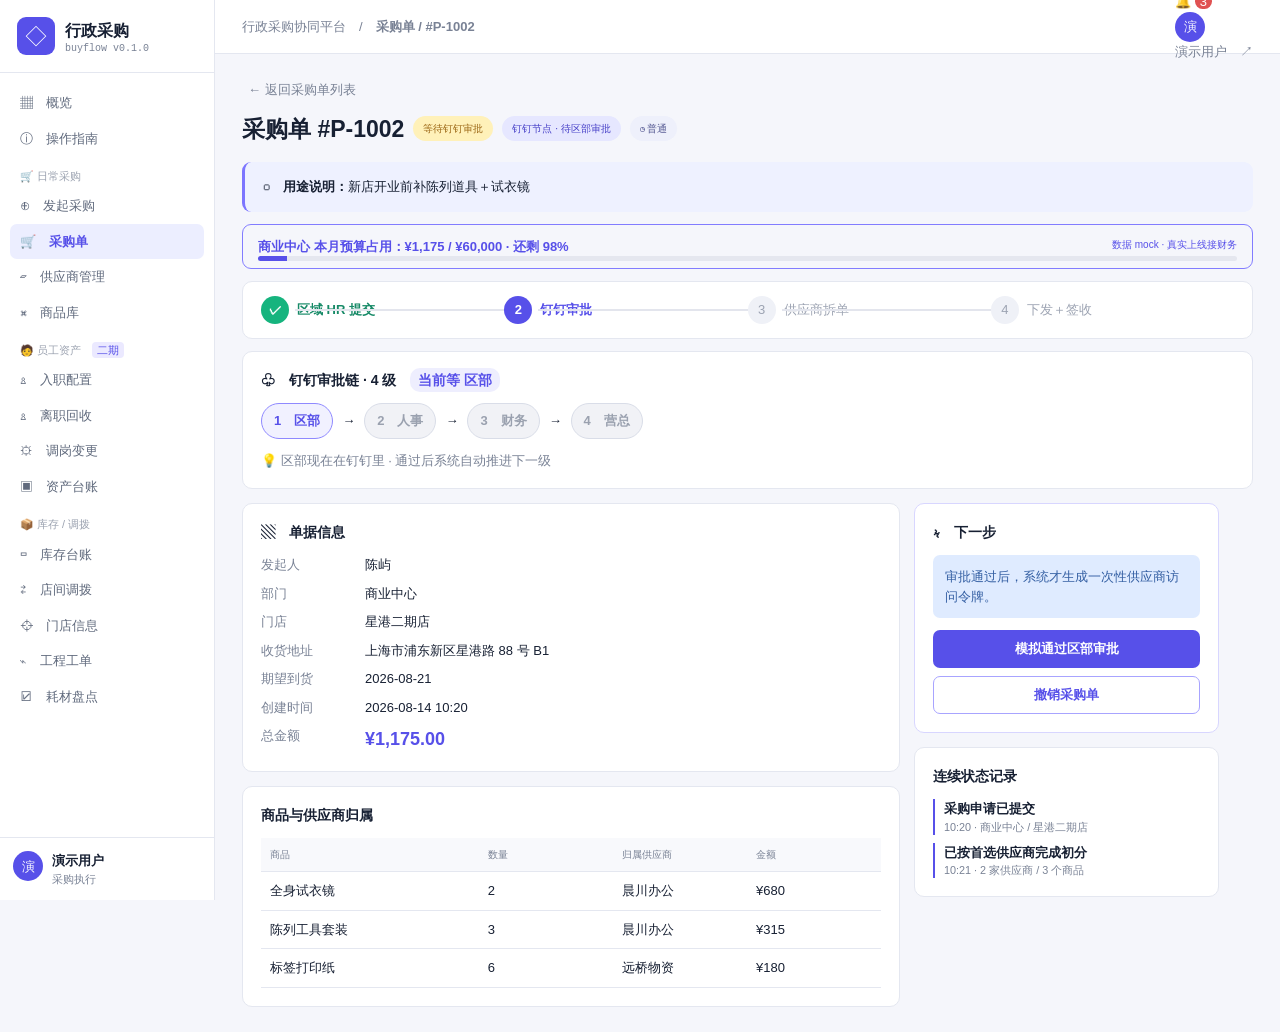
==== demos/buyflow-bundle.html @ 10bf9d15 "Optimize portfolio media and bundle interactive demos" ====
<!doctype html><html lang="zh-CN"><head><meta charset="utf-8"><meta name="viewport" content="width=device-width,initial-scale=1"><title>行政采购协同平台 · Buyflow</title><style>:root{--purple:#5750e9;--pale:#f1f2ff;--bg:#f5f6fb;--ink:#172033;--muted:#798295;--line:#e4e7f0;--green:#16b47e;--yellow:#f5c759;--red:#e05252}
*{box-sizing:border-box}
body{margin:0;background:var(--bg);color:var(--ink);font:13px/1.5 -apple-system,BlinkMacSystemFont,"PingFang SC",sans-serif}
button,input,select{font:inherit}
.buy-shell{min-height:100vh;display:grid;grid-template-columns:215px 1fr}
.buy-shell>aside{height:100vh;position:sticky;top:0;background:#fff;border-right:1px solid var(--line);display:flex;flex-direction:column;overflow:auto}
.buy-logo{padding:17px;border-bottom:1px solid var(--line);display:flex;gap:10px;align-items:center}
.buy-logo>i{display:grid;place-items:center;width:38px;height:38px;background:var(--purple);color:#fff;border-radius:9px;font-style:normal;font-size:22px}
.buy-logo span{display:flex;flex-direction:column}
.buy-logo b{font-size:16px}
.buy-logo small{color:var(--muted);font:10px ui-monospace,monospace}
.buy-shell nav{padding:12px 10px;display:grid}
.buy-shell nav a{padding:8px 10px;color:#606a7d;border-radius:7px;cursor:pointer}
.buy-shell nav a.active{background:#eceeff;color:var(--purple);font-weight:700}
.buy-shell nav small{padding:12px 10px 4px;color:#9ba2b0}
.buy-shell nav em{font-style:normal;background:#ebe9ff;color:var(--purple);padding:2px 5px;border-radius:4px}
.buy-user{margin-top:auto;border-top:1px solid var(--line);padding:13px;display:flex;gap:9px}
.buy-user>i,.avatar{display:grid;place-items:center;width:30px;height:30px;border-radius:50%;background:var(--purple);color:#fff;font-style:normal}
.buy-user span{display:flex;flex-direction:column}
.buy-user small{color:var(--muted)}
main{min-width:0}
main>header{height:54px;background:#fff;border-bottom:1px solid var(--line);padding:0 27px;display:flex;align-items:center;justify-content:space-between;color:var(--muted)}
main>header em{font-style:normal;background:var(--red);color:#fff;border-radius:99px;padding:0 5px}
.buy-content{padding:25px 27px;max-width:1400px;margin:auto}
.back{border:0;background:none;color:var(--muted)}
.purchase-title{display:flex;align-items:center;gap:9px;margin:11px 0 16px}
.purchase-title h1{margin:0;font-size:23px}
.pill{padding:5px 10px;border-radius:99px;background:#eef0fb;color:#565a93;font-size:10px}
.pill.yellow{background:#fff1b9;color:#9c6715}
.pill.purple{background:#e6e7ff;color:#4740c8}
.purpose{padding:15px 18px;background:#eef1ff;border-left:3px solid #7c75ff;border-radius:9px;margin-bottom:12px}
.budget{position:relative;border:1px solid #827cff;border-radius:9px;padding:12px 15px;color:var(--purple);overflow:hidden}
.budget span{float:right;font-size:10px}
.budget i{position:absolute;left:15px;right:15px;bottom:7px;height:5px;background:linear-gradient(90deg,var(--purple) 3%,#e5e7ef 3%);border-radius:10px}
.buy-steps{background:#fff;border:1px solid var(--line);border-radius:10px;padding:14px 18px;margin:12px 0;display:grid;grid-template-columns:repeat(4,1fr)}
.bstep{display:flex;align-items:center;gap:8px;position:relative;color:#9ca3b2}
.bstep:not(:last-child):after{content:"";height:2px;background:#e3e5ed;position:absolute;left:34px;right:0}
.bstep i{position:relative;z-index:1;display:grid;place-items:center;width:28px;height:28px;border-radius:50%;background:#eff1f7;font-style:normal}
.bstep.done{color:#178a67;font-weight:700}
.bstep.done i{background:var(--green);color:#fff}
.bstep.active{color:var(--purple);font-weight:700}
.bstep.active i{background:var(--purple);color:#fff}
.approval-card,.card{background:#fff;border:1px solid var(--line);border-radius:10px;padding:18px}
.approval-card{margin-bottom:14px}
.approval-card h3,.card h3{margin:0 0 12px;font-size:14px}
.approval-card h3 span{color:var(--purple);background:#eeeefe;padding:4px 8px;border-radius:10px}
.approval-chain{display:flex;align-items:center;gap:9px}
.approval-chain b{padding:7px 12px;background:#f1f2f6;border:1px solid #d9dde8;border-radius:99px;color:#9aa1af}
.approval-chain b.active{color:var(--purple);border-color:#8f89ff;background:#f1f1ff}
.approval-card p{color:var(--muted);margin:12px 0 0}
.buy-grid{display:grid;grid-template-columns:1.25fr .9fr;gap:14px}
.buy-grid section{display:grid;gap:14px;align-content:start}
.info-card dl{display:grid;grid-template-columns:95px 1fr;gap:9px;margin:0}
.info-card dt{color:var(--muted)}
.info-card dd{margin:0}
.money{color:var(--purple);font-size:18px;font-weight:800}
.item-table{display:grid;grid-template-columns:1.3fr .8fr .8fr .8fr}
.item-table div{padding:9px;border-bottom:1px solid var(--line)}
.item-table .head{color:var(--muted);background:#f8f9fc;font-size:10px}
.next-card{border-color:#d8d6ff}
.next-note{background:#dfebff;color:#345fa3;padding:12px;border-radius:7px;margin-bottom:12px}
.buy-actions{display:grid;gap:8px}
.buy-actions button{height:38px;border:0;border-radius:7px;background:var(--purple);color:#fff;font-weight:700;cursor:pointer}
.buy-actions button.secondary{background:#fff;color:var(--purple);border:1px solid #a8a4ff}
.buy-actions button.danger{background:#fff;color:var(--red);border:1px solid #f0bbbb}
.audit-card #buyAudit{display:grid;gap:8px}
.audit-card #buyAudit div{border-left:2px solid var(--purple);padding-left:9px}
.audit-card small{display:block;color:var(--muted)}
.supplier-layer{position:fixed;inset:0;background:rgba(25,27,39,.5);z-index:30;display:none;place-items:center;padding:20px}
.supplier-layer.open{display:grid}
.phone{width:min(390px,95vw);height:min(760px,94vh);background:#eef0f4;border:8px solid #252733;border-radius:28px;overflow:hidden;box-shadow:0 30px 80px rgba(0,0,0,.32)}
.phone>header{height:88px;background:var(--purple);color:#fff;padding:16px;display:flex;flex-direction:column;position:relative}
.phone>header button{position:absolute;right:12px;top:8px;border:0;background:none;color:#fff;font-size:24px}
.phone>header b{font-size:17px}
.phone>header small{opacity:.8}
.phone-scroll{height:calc(100% - 88px);overflow:auto;padding:12px}
.phone section,.warning{background:#fff;border-radius:9px;padding:12px;margin-bottom:10px}
.phone dl{display:grid;grid-template-columns:90px 1fr;gap:7px;margin:0}
.phone dt{color:var(--muted)}
.phone dd{margin:0;text-align:right}
.red{color:var(--red);font-weight:700}
.warning{background:#fff2f2;border:1px solid #f0b5b5;color:#8d3434}
.store-order{border:2px solid #7186ed}
.store-order h3{background:#e5e9ff;color:#3f4fa8;margin:-12px -12px 9px;padding:9px}
.store-order>div{display:flex;justify-content:space-between;padding:7px 0;border-bottom:1px solid var(--line)}
.store-order label{display:block;color:var(--muted);margin-top:8px}
.store-order select,.store-order input{display:block;width:100%;height:35px;border:1px solid var(--line);border-radius:6px;padding:0 8px}
.phone-scroll>button{width:100%;height:42px;border:0;border-radius:7px;margin-bottom:8px;font-weight:700}
.ship{background:var(--purple);color:#fff}
.reject{background:#fff;border:1px solid var(--line)!important;color:var(--red)}
.token-note{text-align:center;color:var(--muted);font-size:10px}
@media(max-width:900px){.buy-grid{grid-template-columns:1fr}
.buy-shell{grid-template-columns:70px 1fr}
.buy-logo span,.buy-shell nav small,.buy-shell nav a{font-size:0}
.buy-shell nav a{height:37px}
.buy-shell nav a::first-letter{font-size:15px}
.buy-user{display:none}
.buy-steps{grid-template-columns:1fr 1fr;gap:10px}
.bstep:after{display:none}
}
@media(max-width:560px){.buy-shell{grid-template-columns:1fr}
.buy-shell>aside{display:none}
.buy-content{padding:14px}
.purchase-title{flex-wrap:wrap}
.budget span{display:none}
.approval-chain{overflow:auto}
.item-table{grid-template-columns:1.2fr repeat(3,90px);overflow:auto}
}
:where(h1,h2,h3,.bstep b,.phone>header b,.store-order h3){text-wrap:balance;word-break:auto-phrase;overflow-wrap:normal}
:where(button,.pill,.status,.buy-shell nav a,.buy-steps span,.approval-chain span,th){white-space:nowrap;word-break:keep-all}
.item-table{min-width:620px}.item-table-wrap{overflow-x:auto}
</style></head><body><div class="buy-shell"><aside><div class="buy-logo"><i>◇</i><span><b>行政采购</b><small>buyflow v0.1.0</small></span></div><nav><a>▦　概览</a><a>ⓘ　操作指南</a><small>🛒 日常采购</small><a>⊕　发起采购</a><a class="active">🛒　采购单</a><a>▱　供应商管理</a><a>⌘　商品库</a><small>🧑 员工资产　<em>二期</em></small><a>♙　入职配置</a><a>♙　离职回收</a><a>⚙　调岗变更</a><a>▣　资产台账</a><small>📦 库存 / 调拨</small><a>▭　库存台账</a><a>⇄　店间调拨</a><a>⌖　门店信息</a><a>⌁　工程工单</a><a>☑　耗材盘点</a></nav><div class="buy-user"><i>演</i><span><b>演示用户</b><small>采购执行</small></span></div></aside><main><header><span>行政采购协同平台　/　<b>采购单 / #P-1002</b></span><div>🔔 <em>3</em>　<span class="avatar">演</span> 演示用户　↗</div></header><section class="buy-content"><button class="back">← 返回采购单列表</button><div class="purchase-title"><h1>采购单 #P-1002</h1><span class="pill yellow" id="buyStatusTop">分拆处理中</span><span class="pill purple">钉钉节点 · 待区部审批</span><span class="pill">◷ 普通</span></div><div class="purpose">▢　<b>用途说明：</b>新店开业前补陈列道具＋试衣镜</div><div class="budget"><b>商业中心 本月预算占用：¥1,175 / ¥60,000 · 还剩 98%</b><span>数据 mock · 真实上线接财务</span><i></i></div><div class="buy-steps" id="buySteps"></div><section class="approval-card"><h3>♧　钉钉审批链 · 4 级　<span>当前等 区部</span></h3><div class="approval-chain"><b class="active">1　区部</b><i>→</i><b>2　人事</b><i>→</i><b>3　财务</b><i>→</i><b>4　营总</b></div><p id="approvalHint">💡 区部现在在钉钉里 · 通过后系统自动推进下一级</p></section><div class="buy-grid"><section><article class="card info-card"><h3>▧　单据信息</h3><dl><dt>发起人</dt><dd>陈屿</dd><dt>部门</dt><dd>商业中心</dd><dt>门店</dt><dd>星港二期店</dd><dt>收货地址</dt><dd>上海市浦东新区星港路 88 号 B1</dd><dt>期望到货</dt><dd>2026-08-21</dd><dt>创建时间</dt><dd>2026-08-14 10:20</dd><dt>总金额</dt><dd class="money">¥1,175.00</dd></dl></article><article class="card"><h3>商品与供应商归属</h3><div class="item-table" id="buyItems"></div></article></section><section><article class="card next-card"><h3>ϟ　下一步</h3><div class="next-note" id="nextNote">系统已按“首选供应商”自动初分。钉钉审批完成后才真正下发。</div><div class="buy-actions" id="buyActions"></div></article><article class="card audit-card"><h3>连续状态记录</h3><div id="buyAudit"></div></article></section></div></section></main></div><div class="supplier-layer" id="supplierLayer"><div class="phone"><header><button id="supplierClose">×</button><b>📦 行政采购需求</b><small>来自「演示公司 · 商业中心」</small></header><div class="phone-scroll"><section><dl><dt>供应商</dt><dd id="supplierName">晨川办公</dd><dt>单据号</dt><dd>#P-1002-A</dd><dt>期望到货</dt><dd>2026-08-21</dd><dt>发往</dt><dd class="red">2 家门店</dd></dl></section><div class="warning">⚠️ 本单涉及 2 个收货门店，每个门店需分别填写快递信息。</div><section class="store-order"><h3>📍 门店 1 / 2 · 星港二期店</h3><p>地址：上海市浦东新区星港路 88 号 B1</p><div><b>🪞 全身试衣镜</b><span>×2</span></div><div><b>🧰 陈列工具套装</b><span>×3</span></div><label>快递公司<select><option>顺丰速运</option><option>京东物流</option></select></label><label>物流单号<input id="trackingNo" value="SF-MOCK-20818"></label></section><button class="ship" id="supplierShip">确认发货</button><button class="reject" id="supplierReject">无法接单 / 缺货</button><p class="token-note">本链接 7 天有效 · 一次性使用 · 提交后不可撤销</p></div></div></div><script>const $=s=>document.querySelector(s);const steps=['区域 HR 提交','钉钉审批','供应商拆单','下发＋签收'];const items=[['全身试衣镜','2','晨川办公','¥680'],['陈列工具套装','3','晨川办公','¥315'],['标签打印纸','6','远桥物资','¥180']];let state='approval',supplier='晨川办公',audit=[['采购申请已提交','10:20 · 商业中心 / 星港二期店'],['已按首选供应商完成初分','10:21 · 2 家供应商 / 3 个商品']];const indexes={approval:1,split:2,dispatch:3,shipped:3,received:4,declined:2};
function render(){const idx=indexes[state];$('#buySteps').innerHTML=steps.map((x,i)=>`<div class="bstep ${i<idx?'done':i===idx?'active':''}"><i>${i<idx?'✓':i+1}</i><span>${x}</span></div>`).join('');$('#buyItems').innerHTML=`${['商品','数量','归属供应商','金额'].map(x=>`<div class="head">${x}</div>`).join('')}${items.flat().map(x=>`<div>${x}</div>`).join('')}`;const configs={approval:['等待钉钉审批','模拟通过区部审批','approve','撤销采购单'],split:['供应商归属确认','确认拆单并下发','dispatch','调整归属'],dispatch:['已生成供应商 H5','打开供应商页面','open','撤销下发'],shipped:['供应商已发货','模拟到货签收','receive','查看物流'],received:['采购闭环完成','重新演示','reset','查看月度对账'],declined:['供应商无法接单','改派远桥物资','reassign','保留拒绝记录']};const c=configs[state];$('#nextNote').textContent=state==='approval'?'审批通过后，系统才生成一次性供应商访问令牌。':state==='declined'?'供应商拒绝原因已记录，采购执行可改派并重新推送。':'系统状态、供应商操作与签收结果会连续记录。';$('#buyActions').innerHTML=`<button data-action="${c[2]}">${c[1]}</button><button class="secondary">${c[3]}</button>`;$('#buyStatusTop').textContent=c[0];$('#buyAudit').innerHTML=audit.map(x=>`<div><b>${x[0]}</b><small>${x[1]}</small></div>`).join('');$('[data-action]').onclick=act}
function add(t,d){audit.unshift([t,`${new Date().toLocaleTimeString('zh-CN',{hour:'2-digit',minute:'2-digit'})} · ${d}`])}
function act(e){const a=e.currentTarget.dataset.action;if(a==='approve'){state='split';add('区部审批通过','等待后续模拟审批完成')}else if(a==='dispatch'){state='dispatch';add('钉钉审批完成并生成采购单','已按供应商拆为 2 张子单')}else if(a==='open'){$('#supplierLayer').classList.add('open');return}else if(a==='receive'){state='received';add('申请方完成签收','数量一致，无异常')}else if(a==='reassign'){supplier='远桥物资';state='dispatch';items[0][2]=supplier;items[1][2]=supplier;add('采购执行完成供应商改派','一次性链接已重新生成')}else if(a==='reset'){state='approval';supplier='晨川办公';items[0][2]=supplier;items[1][2]=supplier;audit=[['采购申请已提交','10:20 · 商业中心 / 星港二期店'],['已按首选供应商完成初分','10:21 · 2 家供应商 / 3 个商品']]}render()}
$('#supplierClose').onclick=()=>$('#supplierLayer').classList.remove('open');$('#supplierShip').onclick=()=>{state='shipped';add('供应商确认发货',`模拟运单 ${$('#trackingNo').value}`);$('#supplierLayer').classList.remove('open');render()};$('#supplierReject').onclick=()=>{state='declined';add(`${supplier}拒绝接单`,'模拟原因：部分商品临时缺货');$('#supplierLayer').classList.remove('open');render()};render();
</script></body></html>
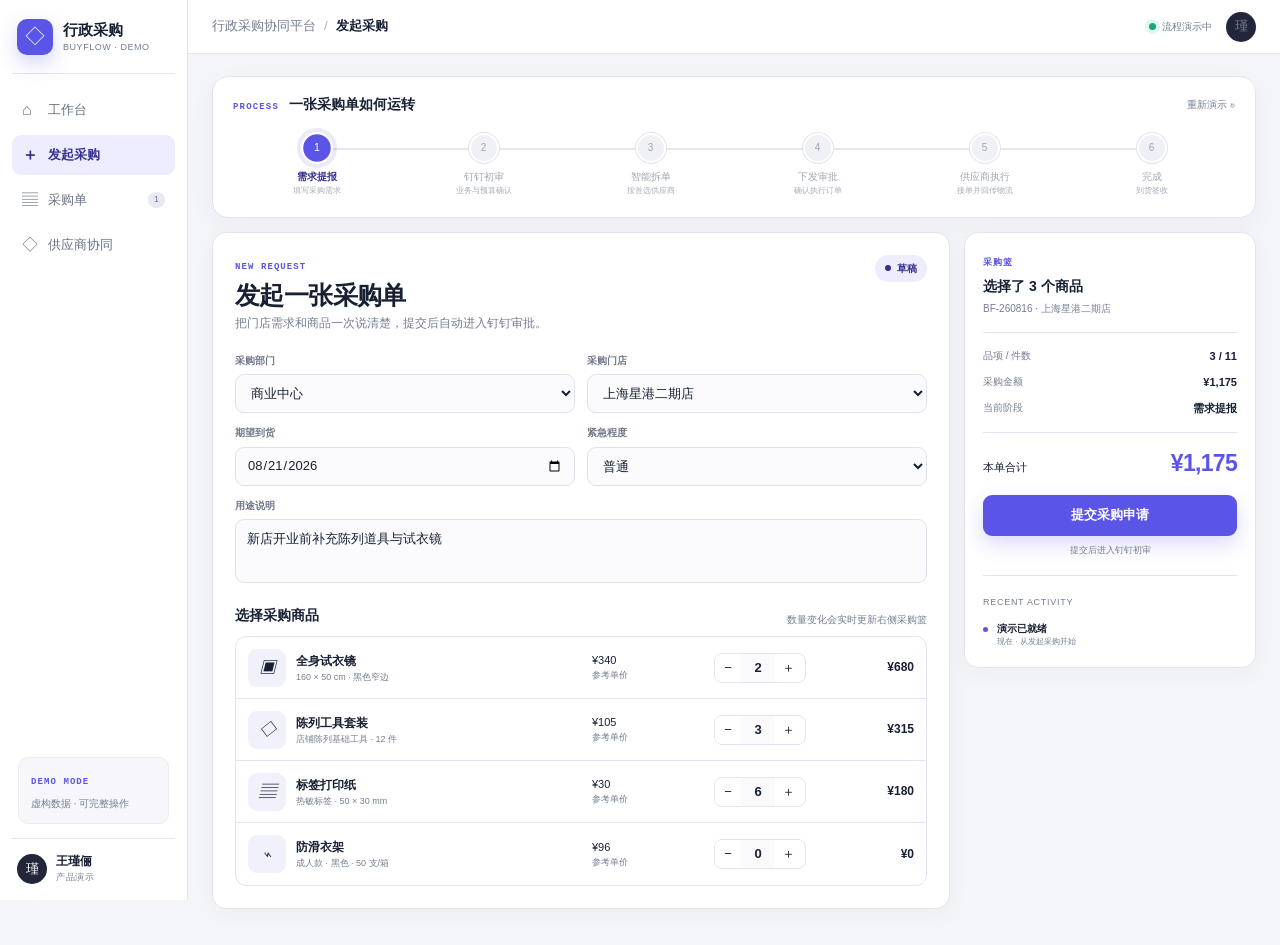
==== commit c859ac89: "Improve mobile responsive layout" ====
--- a/demos/buyflow-bundle.html
+++ b/demos/buyflow-bundle.html
@@ -1,117 +1,61 @@
-<!doctype html><html lang="zh-CN"><head><meta charset="utf-8"><meta name="viewport" content="width=device-width,initial-scale=1"><title>行政采购协同平台 · Buyflow</title><style>:root{--purple:#5750e9;--pale:#f1f2ff;--bg:#f5f6fb;--ink:#172033;--muted:#798295;--line:#e4e7f0;--green:#16b47e;--yellow:#f5c759;--red:#e05252}
-*{box-sizing:border-box}
-body{margin:0;background:var(--bg);color:var(--ink);font:13px/1.5 -apple-system,BlinkMacSystemFont,"PingFang SC",sans-serif}
-button,input,select{font:inherit}
-.buy-shell{min-height:100vh;display:grid;grid-template-columns:215px 1fr}
-.buy-shell>aside{height:100vh;position:sticky;top:0;background:#fff;border-right:1px solid var(--line);display:flex;flex-direction:column;overflow:auto}
-.buy-logo{padding:17px;border-bottom:1px solid var(--line);display:flex;gap:10px;align-items:center}
-.buy-logo>i{display:grid;place-items:center;width:38px;height:38px;background:var(--purple);color:#fff;border-radius:9px;font-style:normal;font-size:22px}
-.buy-logo span{display:flex;flex-direction:column}
-.buy-logo b{font-size:16px}
-.buy-logo small{color:var(--muted);font:10px ui-monospace,monospace}
-.buy-shell nav{padding:12px 10px;display:grid}
-.buy-shell nav a{padding:8px 10px;color:#606a7d;border-radius:7px;cursor:pointer}
-.buy-shell nav a.active{background:#eceeff;color:var(--purple);font-weight:700}
-.buy-shell nav small{padding:12px 10px 4px;color:#9ba2b0}
-.buy-shell nav em{font-style:normal;background:#ebe9ff;color:var(--purple);padding:2px 5px;border-radius:4px}
-.buy-user{margin-top:auto;border-top:1px solid var(--line);padding:13px;display:flex;gap:9px}
-.buy-user>i,.avatar{display:grid;place-items:center;width:30px;height:30px;border-radius:50%;background:var(--purple);color:#fff;font-style:normal}
-.buy-user span{display:flex;flex-direction:column}
-.buy-user small{color:var(--muted)}
-main{min-width:0}
-main>header{height:54px;background:#fff;border-bottom:1px solid var(--line);padding:0 27px;display:flex;align-items:center;justify-content:space-between;color:var(--muted)}
-main>header em{font-style:normal;background:var(--red);color:#fff;border-radius:99px;padding:0 5px}
-.buy-content{padding:25px 27px;max-width:1400px;margin:auto}
-.back{border:0;background:none;color:var(--muted)}
-.purchase-title{display:flex;align-items:center;gap:9px;margin:11px 0 16px}
-.purchase-title h1{margin:0;font-size:23px}
-.pill{padding:5px 10px;border-radius:99px;background:#eef0fb;color:#565a93;font-size:10px}
-.pill.yellow{background:#fff1b9;color:#9c6715}
-.pill.purple{background:#e6e7ff;color:#4740c8}
-.purpose{padding:15px 18px;background:#eef1ff;border-left:3px solid #7c75ff;border-radius:9px;margin-bottom:12px}
-.budget{position:relative;border:1px solid #827cff;border-radius:9px;padding:12px 15px;color:var(--purple);overflow:hidden}
-.budget span{float:right;font-size:10px}
-.budget i{position:absolute;left:15px;right:15px;bottom:7px;height:5px;background:linear-gradient(90deg,var(--purple) 3%,#e5e7ef 3%);border-radius:10px}
-.buy-steps{background:#fff;border:1px solid var(--line);border-radius:10px;padding:14px 18px;margin:12px 0;display:grid;grid-template-columns:repeat(4,1fr)}
-.bstep{display:flex;align-items:center;gap:8px;position:relative;color:#9ca3b2}
-.bstep:not(:last-child):after{content:"";height:2px;background:#e3e5ed;position:absolute;left:34px;right:0}
-.bstep i{position:relative;z-index:1;display:grid;place-items:center;width:28px;height:28px;border-radius:50%;background:#eff1f7;font-style:normal}
-.bstep.done{color:#178a67;font-weight:700}
-.bstep.done i{background:var(--green);color:#fff}
-.bstep.active{color:var(--purple);font-weight:700}
-.bstep.active i{background:var(--purple);color:#fff}
-.approval-card,.card{background:#fff;border:1px solid var(--line);border-radius:10px;padding:18px}
-.approval-card{margin-bottom:14px}
-.approval-card h3,.card h3{margin:0 0 12px;font-size:14px}
-.approval-card h3 span{color:var(--purple);background:#eeeefe;padding:4px 8px;border-radius:10px}
-.approval-chain{display:flex;align-items:center;gap:9px}
-.approval-chain b{padding:7px 12px;background:#f1f2f6;border:1px solid #d9dde8;border-radius:99px;color:#9aa1af}
-.approval-chain b.active{color:var(--purple);border-color:#8f89ff;background:#f1f1ff}
-.approval-card p{color:var(--muted);margin:12px 0 0}
-.buy-grid{display:grid;grid-template-columns:1.25fr .9fr;gap:14px}
-.buy-grid section{display:grid;gap:14px;align-content:start}
-.info-card dl{display:grid;grid-template-columns:95px 1fr;gap:9px;margin:0}
-.info-card dt{color:var(--muted)}
-.info-card dd{margin:0}
-.money{color:var(--purple);font-size:18px;font-weight:800}
-.item-table{display:grid;grid-template-columns:1.3fr .8fr .8fr .8fr}
-.item-table div{padding:9px;border-bottom:1px solid var(--line)}
-.item-table .head{color:var(--muted);background:#f8f9fc;font-size:10px}
-.next-card{border-color:#d8d6ff}
-.next-note{background:#dfebff;color:#345fa3;padding:12px;border-radius:7px;margin-bottom:12px}
-.buy-actions{display:grid;gap:8px}
-.buy-actions button{height:38px;border:0;border-radius:7px;background:var(--purple);color:#fff;font-weight:700;cursor:pointer}
-.buy-actions button.secondary{background:#fff;color:var(--purple);border:1px solid #a8a4ff}
-.buy-actions button.danger{background:#fff;color:var(--red);border:1px solid #f0bbbb}
-.audit-card #buyAudit{display:grid;gap:8px}
-.audit-card #buyAudit div{border-left:2px solid var(--purple);padding-left:9px}
-.audit-card small{display:block;color:var(--muted)}
-.supplier-layer{position:fixed;inset:0;background:rgba(25,27,39,.5);z-index:30;display:none;place-items:center;padding:20px}
-.supplier-layer.open{display:grid}
-.phone{width:min(390px,95vw);height:min(760px,94vh);background:#eef0f4;border:8px solid #252733;border-radius:28px;overflow:hidden;box-shadow:0 30px 80px rgba(0,0,0,.32)}
-.phone>header{height:88px;background:var(--purple);color:#fff;padding:16px;display:flex;flex-direction:column;position:relative}
-.phone>header button{position:absolute;right:12px;top:8px;border:0;background:none;color:#fff;font-size:24px}
-.phone>header b{font-size:17px}
-.phone>header small{opacity:.8}
-.phone-scroll{height:calc(100% - 88px);overflow:auto;padding:12px}
-.phone section,.warning{background:#fff;border-radius:9px;padding:12px;margin-bottom:10px}
-.phone dl{display:grid;grid-template-columns:90px 1fr;gap:7px;margin:0}
-.phone dt{color:var(--muted)}
-.phone dd{margin:0;text-align:right}
-.red{color:var(--red);font-weight:700}
-.warning{background:#fff2f2;border:1px solid #f0b5b5;color:#8d3434}
-.store-order{border:2px solid #7186ed}
-.store-order h3{background:#e5e9ff;color:#3f4fa8;margin:-12px -12px 9px;padding:9px}
-.store-order>div{display:flex;justify-content:space-between;padding:7px 0;border-bottom:1px solid var(--line)}
-.store-order label{display:block;color:var(--muted);margin-top:8px}
-.store-order select,.store-order input{display:block;width:100%;height:35px;border:1px solid var(--line);border-radius:6px;padding:0 8px}
-.phone-scroll>button{width:100%;height:42px;border:0;border-radius:7px;margin-bottom:8px;font-weight:700}
-.ship{background:var(--purple);color:#fff}
-.reject{background:#fff;border:1px solid var(--line)!important;color:var(--red)}
-.token-note{text-align:center;color:var(--muted);font-size:10px}
-@media(max-width:900px){.buy-grid{grid-template-columns:1fr}
-.buy-shell{grid-template-columns:70px 1fr}
-.buy-logo span,.buy-shell nav small,.buy-shell nav a{font-size:0}
-.buy-shell nav a{height:37px}
-.buy-shell nav a::first-letter{font-size:15px}
-.buy-user{display:none}
-.buy-steps{grid-template-columns:1fr 1fr;gap:10px}
-.bstep:after{display:none}
-}
-@media(max-width:560px){.buy-shell{grid-template-columns:1fr}
-.buy-shell>aside{display:none}
-.buy-content{padding:14px}
-.purchase-title{flex-wrap:wrap}
-.budget span{display:none}
-.approval-chain{overflow:auto}
-.item-table{grid-template-columns:1.2fr repeat(3,90px);overflow:auto}
-}
-:where(h1,h2,h3,.bstep b,.phone>header b,.store-order h3){text-wrap:balance;word-break:auto-phrase;overflow-wrap:normal}
-:where(button,.pill,.status,.buy-shell nav a,.buy-steps span,.approval-chain span,th){white-space:nowrap;word-break:keep-all}
-.item-table{min-width:620px}.item-table-wrap{overflow-x:auto}
-</style></head><body><div class="buy-shell"><aside><div class="buy-logo"><i>◇</i><span><b>行政采购</b><small>buyflow v0.1.0</small></span></div><nav><a>▦　概览</a><a>ⓘ　操作指南</a><small>🛒 日常采购</small><a>⊕　发起采购</a><a class="active">🛒　采购单</a><a>▱　供应商管理</a><a>⌘　商品库</a><small>🧑 员工资产　<em>二期</em></small><a>♙　入职配置</a><a>♙　离职回收</a><a>⚙　调岗变更</a><a>▣　资产台账</a><small>📦 库存 / 调拨</small><a>▭　库存台账</a><a>⇄　店间调拨</a><a>⌖　门店信息</a><a>⌁　工程工单</a><a>☑　耗材盘点</a></nav><div class="buy-user"><i>演</i><span><b>演示用户</b><small>采购执行</small></span></div></aside><main><header><span>行政采购协同平台　/　<b>采购单 / #P-1002</b></span><div>🔔 <em>3</em>　<span class="avatar">演</span> 演示用户　↗</div></header><section class="buy-content"><button class="back">← 返回采购单列表</button><div class="purchase-title"><h1>采购单 #P-1002</h1><span class="pill yellow" id="buyStatusTop">分拆处理中</span><span class="pill purple">钉钉节点 · 待区部审批</span><span class="pill">◷ 普通</span></div><div class="purpose">▢　<b>用途说明：</b>新店开业前补陈列道具＋试衣镜</div><div class="budget"><b>商业中心 本月预算占用：¥1,175 / ¥60,000 · 还剩 98%</b><span>数据 mock · 真实上线接财务</span><i></i></div><div class="buy-steps" id="buySteps"></div><section class="approval-card"><h3>♧　钉钉审批链 · 4 级　<span>当前等 区部</span></h3><div class="approval-chain"><b class="active">1　区部</b><i>→</i><b>2　人事</b><i>→</i><b>3　财务</b><i>→</i><b>4　营总</b></div><p id="approvalHint">💡 区部现在在钉钉里 · 通过后系统自动推进下一级</p></section><div class="buy-grid"><section><article class="card info-card"><h3>▧　单据信息</h3><dl><dt>发起人</dt><dd>陈屿</dd><dt>部门</dt><dd>商业中心</dd><dt>门店</dt><dd>星港二期店</dd><dt>收货地址</dt><dd>上海市浦东新区星港路 88 号 B1</dd><dt>期望到货</dt><dd>2026-08-21</dd><dt>创建时间</dt><dd>2026-08-14 10:20</dd><dt>总金额</dt><dd class="money">¥1,175.00</dd></dl></article><article class="card"><h3>商品与供应商归属</h3><div class="item-table" id="buyItems"></div></article></section><section><article class="card next-card"><h3>ϟ　下一步</h3><div class="next-note" id="nextNote">系统已按“首选供应商”自动初分。钉钉审批完成后才真正下发。</div><div class="buy-actions" id="buyActions"></div></article><article class="card audit-card"><h3>连续状态记录</h3><div id="buyAudit"></div></article></section></div></section></main></div><div class="supplier-layer" id="supplierLayer"><div class="phone"><header><button id="supplierClose">×</button><b>📦 行政采购需求</b><small>来自「演示公司 · 商业中心」</small></header><div class="phone-scroll"><section><dl><dt>供应商</dt><dd id="supplierName">晨川办公</dd><dt>单据号</dt><dd>#P-1002-A</dd><dt>期望到货</dt><dd>2026-08-21</dd><dt>发往</dt><dd class="red">2 家门店</dd></dl></section><div class="warning">⚠️ 本单涉及 2 个收货门店，每个门店需分别填写快递信息。</div><section class="store-order"><h3>📍 门店 1 / 2 · 星港二期店</h3><p>地址：上海市浦东新区星港路 88 号 B1</p><div><b>🪞 全身试衣镜</b><span>×2</span></div><div><b>🧰 陈列工具套装</b><span>×3</span></div><label>快递公司<select><option>顺丰速运</option><option>京东物流</option></select></label><label>物流单号<input id="trackingNo" value="SF-MOCK-20818"></label></section><button class="ship" id="supplierShip">确认发货</button><button class="reject" id="supplierReject">无法接单 / 缺货</button><p class="token-note">本链接 7 天有效 · 一次性使用 · 提交后不可撤销</p></div></div></div><script>const $=s=>document.querySelector(s);const steps=['区域 HR 提交','钉钉审批','供应商拆单','下发＋签收'];const items=[['全身试衣镜','2','晨川办公','¥680'],['陈列工具套装','3','晨川办公','¥315'],['标签打印纸','6','远桥物资','¥180']];let state='approval',supplier='晨川办公',audit=[['采购申请已提交','10:20 · 商业中心 / 星港二期店'],['已按首选供应商完成初分','10:21 · 2 家供应商 / 3 个商品']];const indexes={approval:1,split:2,dispatch:3,shipped:3,received:4,declined:2};
-function render(){const idx=indexes[state];$('#buySteps').innerHTML=steps.map((x,i)=>`<div class="bstep ${i<idx?'done':i===idx?'active':''}"><i>${i<idx?'✓':i+1}</i><span>${x}</span></div>`).join('');$('#buyItems').innerHTML=`${['商品','数量','归属供应商','金额'].map(x=>`<div class="head">${x}</div>`).join('')}${items.flat().map(x=>`<div>${x}</div>`).join('')}`;const configs={approval:['等待钉钉审批','模拟通过区部审批','approve','撤销采购单'],split:['供应商归属确认','确认拆单并下发','dispatch','调整归属'],dispatch:['已生成供应商 H5','打开供应商页面','open','撤销下发'],shipped:['供应商已发货','模拟到货签收','receive','查看物流'],received:['采购闭环完成','重新演示','reset','查看月度对账'],declined:['供应商无法接单','改派远桥物资','reassign','保留拒绝记录']};const c=configs[state];$('#nextNote').textContent=state==='approval'?'审批通过后，系统才生成一次性供应商访问令牌。':state==='declined'?'供应商拒绝原因已记录，采购执行可改派并重新推送。':'系统状态、供应商操作与签收结果会连续记录。';$('#buyActions').innerHTML=`<button data-action="${c[2]}">${c[1]}</button><button class="secondary">${c[3]}</button>`;$('#buyStatusTop').textContent=c[0];$('#buyAudit').innerHTML=audit.map(x=>`<div><b>${x[0]}</b><small>${x[1]}</small></div>`).join('');$('[data-action]').onclick=act}
-function add(t,d){audit.unshift([t,`${new Date().toLocaleTimeString('zh-CN',{hour:'2-digit',minute:'2-digit'})} · ${d}`])}
-function act(e){const a=e.currentTarget.dataset.action;if(a==='approve'){state='split';add('区部审批通过','等待后续模拟审批完成')}else if(a==='dispatch'){state='dispatch';add('钉钉审批完成并生成采购单','已按供应商拆为 2 张子单')}else if(a==='open'){$('#supplierLayer').classList.add('open');return}else if(a==='receive'){state='received';add('申请方完成签收','数量一致，无异常')}else if(a==='reassign'){supplier='远桥物资';state='dispatch';items[0][2]=supplier;items[1][2]=supplier;add('采购执行完成供应商改派','一次性链接已重新生成')}else if(a==='reset'){state='approval';supplier='晨川办公';items[0][2]=supplier;items[1][2]=supplier;audit=[['采购申请已提交','10:20 · 商业中心 / 星港二期店'],['已按首选供应商完成初分','10:21 · 2 家供应商 / 3 个商品']]}render()}
-$('#supplierClose').onclick=()=>$('#supplierLayer').classList.remove('open');$('#supplierShip').onclick=()=>{state='shipped';add('供应商确认发货',`模拟运单 ${$('#trackingNo').value}`);$('#supplierLayer').classList.remove('open');render()};$('#supplierReject').onclick=()=>{state='declined';add(`${supplier}拒绝接单`,'模拟原因：部分商品临时缺货');$('#supplierLayer').classList.remove('open');render()};render();
-</script></body></html>
+<!doctype html>
+<html lang="zh-CN">
+<head>
+  <meta charset="utf-8">
+  <meta name="viewport" content="width=device-width,initial-scale=1">
+  <title>行政采购协同平台 · Buyflow</title>
+  <link rel="stylesheet" href="buyflow-demo.css?v=21">
+</head>
+<body>
+  <div class="buy-shell">
+    <aside class="sidebar">
+      <div class="brand"><i>◇</i><span><b>行政采购</b><small>BUYFLOW · DEMO</small></span></div>
+      <nav aria-label="演示导航">
+        <button data-nav="workspace"><i>⌂</i><span>工作台</span></button>
+        <button data-nav="draft" class="active"><i>＋</i><span>发起采购</span></button>
+        <button data-nav="order"><i>▤</i><span>采购单</span><em id="orderBadge">1</em></button>
+        <button data-nav="supplier"><i>◇</i><span>供应商协同</span></button>
+      </nav>
+      <div class="sidebar-note"><span>DEMO MODE</span><p>虚构数据 · 可完整操作</p></div>
+      <div class="user"><i>瑾</i><span><b>王瑾俪</b><small>产品演示</small></span></div>
+    </aside>
+
+    <main>
+      <header class="topbar">
+        <div><span>行政采购协同平台</span><i>/</i><b id="crumb">发起采购</b></div>
+        <div class="top-actions"><span class="live"><i></i>流程演示中</span><span class="avatar">瑾</span></div>
+      </header>
+
+      <div class="page">
+        <section class="flow-card" aria-label="采购流程">
+          <div class="flow-head"><div><span>PROCESS</span><strong>一张采购单如何运转</strong></div><button data-action="reset">重新演示 ↻</button></div>
+          <div class="flow-track" id="flowTrack"></div>
+        </section>
+
+        <section class="stage" id="stageMount" aria-live="polite"></section>
+      </div>
+    </main>
+  </div>
+
+  <div class="supplier-layer" id="supplierLayer" aria-hidden="true">
+    <div class="supplier-dialog">
+      <div class="phone">
+        <header><button data-action="close-supplier" aria-label="关闭">×</button><span>供应商订单</span><b>晨川办公用品</b><small>一次性安全链接 · 无需注册</small></header>
+        <div class="phone-body">
+          <div class="phone-status"><i>待发货</i><span>采购子单 BF-260816-A</span></div>
+          <section class="delivery-card"><span>送达门店</span><b>上海星港二期店</b><p>浦东新区星港路 88 号 B1 · 期望 08 月 21 日前送达</p></section>
+          <section class="phone-items" id="supplierItems"></section>
+          <label>物流公司<select id="carrier"><option>顺丰速运</option><option>京东物流</option><option>德邦快递</option></select></label>
+          <label>物流单号<input id="trackingNo" value="SF208160086"></label>
+          <button class="phone-primary" data-action="supplier-ship">确认发货</button>
+          <p class="phone-tip">提交后，采购方会立即收到物流状态更新。</p>
+        </div>
+      </div>
+      <div class="supplier-explain"><span>SUPPLIER SIDE</span><h2>供应商不需要学习<br>另一套复杂系统。</h2><p>一个安全链接，只呈现当前订单、收货地址与发货动作。供应商提交后，采购单状态自动回写。</p></div>
+    </div>
+  </div>
+
+  <div class="toast" id="toast"></div>
+  <script src="buyflow-demo.js?v=21"></script>
+</body>
+</html>
--- a/demos/buyflow-demo.css
+++ b/demos/buyflow-demo.css
@@ -0,0 +1,67 @@
+:root{--violet:#5b55e7;--violet-dark:#343091;--violet-soft:#eeedff;--ink:#172033;--muted:#747d90;--bg:#f4f5f9;--card:#fff;--line:#e2e5ed;--green:#19a978;--green-soft:#e8f8f2;--amber:#d99024;--amber-soft:#fff5df;--red:#d95b62;--shadow:0 18px 50px rgba(35,40,65,.08)}
+*{box-sizing:border-box}
+html{background:var(--bg)}
+body{margin:0;color:var(--ink);background:var(--bg);font:13px/1.55 -apple-system,BlinkMacSystemFont,"PingFang SC","Microsoft YaHei",sans-serif}
+button,input,select,textarea{font:inherit;color:inherit}
+button{cursor:pointer}
+:where(h1,h2,h3,strong,button,.flow-step span,.status-pill){word-break:keep-all;overflow-wrap:normal}
+.buy-shell{min-height:100vh;display:grid;grid-template-columns:188px minmax(0,1fr)}
+.sidebar{height:100vh;position:sticky;top:0;background:#fff;border-right:1px solid var(--line);display:flex;flex-direction:column;padding:15px 12px}
+.brand{display:flex;align-items:center;gap:10px;padding:3px 5px 18px;border-bottom:1px solid var(--line)}
+.brand>i{width:36px;height:36px;border-radius:10px;display:grid;place-items:center;background:var(--violet);color:#fff;font-style:normal;font-size:20px;box-shadow:0 8px 20px rgba(91,85,231,.25)}
+.brand span,.user span{display:flex;flex-direction:column;min-width:0}.brand b{font-size:15px}.brand small,.user small{font-size:9px;color:var(--muted);letter-spacing:.06em}
+.sidebar nav{display:grid;gap:5px;padding-top:16px}.sidebar nav button{position:relative;height:40px;border:0;border-radius:9px;background:transparent;color:#687184;text-align:left;display:grid;grid-template-columns:26px 1fr auto;align-items:center;padding:0 10px;transition:.25s ease}.sidebar nav button:hover{background:#f5f5fb;color:var(--ink)}.sidebar nav button.active{background:var(--violet-soft);color:var(--violet-dark);font-weight:700}.sidebar nav button i{font-style:normal;font-size:16px}.sidebar nav button em{font-style:normal;font-size:9px;background:#e8e9f1;color:#6d7484;border-radius:99px;padding:1px 6px}
+.sidebar-note{margin:auto 6px 14px;padding:12px;background:#f6f6fb;border:1px solid #ececf4;border-radius:10px}.sidebar-note span{font:600 9px/1.2 ui-monospace,SFMono-Regular,monospace;letter-spacing:.12em;color:var(--violet)}.sidebar-note p{font-size:10px;color:var(--muted);margin:6px 0 0}
+.user{border-top:1px solid var(--line);padding:13px 5px 0;display:flex;align-items:center;gap:9px}.user>i,.avatar{width:30px;height:30px;border-radius:50%;display:grid;place-items:center;background:#23263a;color:#fff;font-style:normal}.user b{font-size:12px}
+main{min-width:0}.topbar{height:54px;padding:0 24px;background:rgba(255,255,255,.94);border-bottom:1px solid var(--line);display:flex;align-items:center;justify-content:space-between;position:sticky;top:0;z-index:10;backdrop-filter:blur(12px)}.topbar>div{display:flex;align-items:center;gap:8px}.topbar span{color:var(--muted)}.topbar i{font-style:normal;color:#b0b5c0}.top-actions{gap:14px!important}.live{display:flex;align-items:center;gap:6px;font-size:10px}.live i{width:7px;height:7px;border-radius:50%;background:var(--green);box-shadow:0 0 0 4px rgba(25,169,120,.12)}
+.page{width:min(1180px,100%);margin:auto;padding:22px 24px 36px}
+.flow-card{background:#fff;border:1px solid var(--line);border-radius:16px;padding:16px 20px 18px;box-shadow:0 8px 28px rgba(38,43,68,.04)}
+.flow-head{display:flex;align-items:center;justify-content:space-between;margin-bottom:16px}.flow-head>div{display:flex;align-items:baseline;gap:10px}.flow-head span{font:600 9px/1 ui-monospace,SFMono-Regular,monospace;letter-spacing:.13em;color:var(--violet)}.flow-head strong{font-size:14px}.flow-head button{border:0;background:transparent;color:var(--muted);font-size:10px;padding:4px 0}
+.flow-track{display:grid;grid-template-columns:repeat(6,1fr)}
+.flow-step{position:relative;text-align:center;color:#a0a6b2;min-width:0}.flow-step:not(:last-child)::after{content:"";position:absolute;z-index:0;top:15px;left:calc(50% + 15px);width:calc(100% - 30px);height:2px;background:#e5e7ee;transition:background .45s ease}.flow-step.done:not(:last-child)::after{background:var(--green)}.flow-dot{position:relative;z-index:1;margin:0 auto 7px;width:30px;height:30px;border-radius:50%;display:grid;place-items:center;background:#eff1f6;border:2px solid #fff;box-shadow:0 0 0 1px #e1e4ec;font-style:normal;font-size:10px;transition:.35s ease}.flow-step.active .flow-dot{background:var(--violet);color:#fff;box-shadow:0 0 0 4px rgba(91,85,231,.12);transform:scale(1.06)}.flow-step.done .flow-dot{background:var(--green);color:#fff;box-shadow:0 0 0 1px var(--green)}.flow-step span{display:block;font-size:10px;line-height:1.3}.flow-step.active span{color:var(--violet-dark);font-weight:700}.flow-step.done span{color:#357d68}.flow-step small{display:block;min-height:14px;margin-top:2px;font-size:8px;color:#a5abb7}
+.stage{margin-top:14px;display:grid;grid-template-columns:minmax(0,1fr) 292px;gap:14px;align-items:start}.stage.stage-enter{animation:stageIn .42s cubic-bezier(.22,.8,.24,1)}@keyframes stageIn{from{opacity:.35;transform:translateY(9px)}to{opacity:1;transform:none}}
+.panel{background:var(--card);border:1px solid var(--line);border-radius:14px;box-shadow:0 6px 24px rgba(41,46,70,.035)}.panel-main{padding:22px}.panel-side{padding:18px;position:sticky;top:68px}.eyebrow{font:600 9px/1.2 ui-monospace,SFMono-Regular,monospace;color:var(--violet);letter-spacing:.12em}.stage-title{display:flex;align-items:flex-start;justify-content:space-between;gap:20px;margin-bottom:20px}.stage-title h1{font-size:25px;line-height:1.15;margin:6px 0 5px;letter-spacing:-.025em}.stage-title p{margin:0;color:var(--muted);max-width:570px;font-size:12px}.status-pill{display:inline-flex;align-items:center;gap:6px;border-radius:99px;background:var(--violet-soft);color:var(--violet-dark);padding:6px 10px;font-size:10px;font-weight:700;white-space:nowrap}.status-pill.green{background:var(--green-soft);color:#16765a}.status-pill.amber{background:var(--amber-soft);color:#966018}.status-pill::before{content:"";width:6px;height:6px;border-radius:50%;background:currentColor}
+.form-grid{display:grid;grid-template-columns:1fr 1fr;gap:12px}.field{display:grid;gap:6px}.field.wide{grid-column:1/-1}.field>span{font-size:10px;color:#6f788a;font-weight:600}.field input,.field select,.field textarea{width:100%;border:1px solid #dfe2ea;border-radius:9px;background:#fbfbfd;padding:0 11px;outline:none;transition:.2s}.field input,.field select{height:39px}.field textarea{height:64px;padding-top:9px;resize:none}.field input:focus,.field select:focus,.field textarea:focus{border-color:#9691ee;box-shadow:0 0 0 3px rgba(91,85,231,.09);background:#fff}
+.catalog-head{display:flex;align-items:end;justify-content:space-between;margin:22px 0 9px}.catalog-head h2{font-size:14px;margin:0}.catalog-head span{font-size:10px;color:var(--muted)}.product-list{border:1px solid var(--line);border-radius:11px;overflow:hidden}.product-row{display:grid;grid-template-columns:minmax(160px,1fr) 110px 92px 96px;align-items:center;gap:12px;min-height:62px;padding:9px 12px;border-bottom:1px solid var(--line)}.product-row:last-child{border-bottom:0}.product-info{display:grid;grid-template-columns:38px 1fr;gap:10px;align-items:center}.product-icon{width:38px;height:38px;border-radius:9px;display:grid;place-items:center;background:#f1f1fb;font-size:17px}.product-info b{font-size:12px}.product-info small,.product-meta small{display:block;color:var(--muted);font-size:9px}.product-meta{font-size:11px}.qty{display:grid;grid-template-columns:26px 34px 26px;border:1px solid var(--line);border-radius:8px;overflow:hidden}.qty button,.qty span{height:28px;border:0;background:#fff;display:grid;place-items:center}.qty span{background:#fafafd;font-weight:700}.line-total{text-align:right;font-weight:700;font-size:12px}
+.summary-top{padding-bottom:15px;border-bottom:1px solid var(--line)}.summary-top h3{font-size:14px;margin:5px 0 4px}.summary-top p{margin:0;color:var(--muted);font-size:10px}.summary-lines{display:grid;gap:9px;padding:15px 0}.summary-lines div{display:flex;justify-content:space-between;gap:10px}.summary-lines span{color:var(--muted);font-size:10px}.summary-lines b{font-size:11px;text-align:right}.summary-total{display:flex;justify-content:space-between;align-items:baseline;padding:13px 0;border-top:1px solid var(--line)}.summary-total span{font-size:11px}.summary-total strong{font-size:23px;color:var(--violet);letter-spacing:-.03em}.primary{width:100%;min-height:41px;border:0;border-radius:9px;background:var(--violet);color:#fff;font-weight:700;box-shadow:0 8px 20px rgba(91,85,231,.22);transition:.2s}.primary:hover{background:#4c47ce;transform:translateY(-1px)}.primary:active{transform:none}.primary:disabled{background:#b9b8d1;box-shadow:none;cursor:not-allowed}.secondary{width:100%;height:36px;border:1px solid #d9dce5;border-radius:9px;background:#fff;color:#596276;margin-top:8px}.action-help{font-size:9px;color:var(--muted);text-align:center;margin:8px 0 0}
+.event-list{margin-top:17px;padding-top:15px;border-top:1px solid var(--line)}.event-list>span{font-size:9px;color:var(--muted);letter-spacing:.08em}.event-list div{position:relative;padding:10px 0 0 14px}.event-list div::before{content:"";position:absolute;left:0;top:16px;width:5px;height:5px;border-radius:50%;background:var(--violet)}.event-list b{display:block;font-size:10px}.event-list small{display:block;color:var(--muted);font-size:8px}
+.order-hero{display:grid;grid-template-columns:1fr auto;align-items:start;gap:20px;padding-bottom:18px;border-bottom:1px solid var(--line)}.order-hero h1{font-size:25px;margin:5px 0 4px}.order-hero p{margin:0;color:var(--muted)}.order-amount{text-align:right}.order-amount span{display:block;color:var(--muted);font-size:9px}.order-amount b{font-size:24px;color:var(--violet)}
+.approval-visual{margin-top:18px;padding:22px;border-radius:13px;background:linear-gradient(135deg,#272a3d,#171927);color:#fff;display:grid;grid-template-columns:1fr auto;gap:22px;align-items:center;overflow:hidden;position:relative}.approval-visual::after{content:"";position:absolute;width:190px;height:190px;border-radius:50%;right:-80px;top:-95px;border:35px solid rgba(111,105,255,.22)}.approval-copy{position:relative;z-index:1}.approval-copy span{font:600 9px/1 ui-monospace,monospace;color:#aaa7ff;letter-spacing:.12em}.approval-copy h2{font-size:22px;margin:9px 0 5px}.approval-copy p{margin:0;color:#b9bdca;max-width:480px;font-size:11px}.approval-orbit{position:relative;z-index:1;width:120px;display:flex;align-items:center}.approval-orbit i{width:34px;height:34px;border-radius:50%;background:#6c66f1;color:#fff;display:grid;place-items:center;font-style:normal;box-shadow:0 0 0 7px rgba(108,102,241,.15)}.approval-orbit b{height:2px;flex:1;background:#585c70}.approval-orbit em{width:28px;height:28px;border-radius:50%;background:#383b4d;color:#858a9b;display:grid;place-items:center;font-style:normal;font-size:9px}
+.split-banner{margin:17px 0 12px;display:flex;align-items:center;justify-content:space-between;padding:12px 14px;border-radius:10px;background:var(--green-soft);color:#1a7057}.split-banner b{font-size:11px}.split-banner span{font-size:9px}.supplier-groups{display:grid;grid-template-columns:1fr 1fr;gap:12px}.supplier-card{border:1px solid var(--line);border-radius:12px;overflow:hidden;background:#fff;animation:splitIn .52s cubic-bezier(.22,.8,.24,1) both}.supplier-card:nth-child(2){animation-delay:.11s}@keyframes splitIn{from{opacity:0;transform:translateX(-28px) scale(.97)}to{opacity:1;transform:none}}.supplier-card>header{padding:13px 14px;background:#f8f8fc;border-bottom:1px solid var(--line);display:flex;align-items:center;justify-content:space-between}.supplier-card>header div{display:flex;gap:9px;align-items:center}.supplier-card>header i{width:30px;height:30px;border-radius:8px;background:var(--violet-soft);color:var(--violet);display:grid;place-items:center;font-style:normal}.supplier-card>header b{display:block;font-size:11px}.supplier-card>header small{display:block;color:var(--muted);font-size:8px}.supplier-card>header>span{font-size:9px;color:var(--green);font-weight:700}.split-item{display:grid;grid-template-columns:1fr auto;gap:8px;padding:11px 14px;border-bottom:1px solid #edf0f5}.split-item:last-child{border-bottom:0}.split-item b{font-size:10px}.split-item small{display:block;color:var(--muted);font-size:8px}.split-item span{text-align:right;font-size:10px}.split-item select{display:block;margin-top:5px;width:132px;height:28px;border:1px solid var(--line);border-radius:6px;background:#fff;padding:0 6px;font-size:9px}.supplier-total{padding:11px 14px;display:flex;justify-content:space-between;background:#fbfbfd}.supplier-total span{font-size:9px;color:var(--muted)}.supplier-total b{font-size:12px}
+.final-approval{margin-top:17px;border:1px solid #d9d7ff;background:#f5f4ff;border-radius:12px;padding:18px}.final-approval>span{font:600 9px/1 ui-monospace,monospace;color:var(--violet);letter-spacing:.12em}.final-approval h2{font-size:20px;margin:9px 0 5px}.final-approval p{color:#676b88;margin:0;max-width:590px;font-size:11px}.mini-orders{margin-top:16px;display:grid;gap:8px}.mini-orders div{background:#fff;border:1px solid #e5e4f5;border-radius:8px;padding:10px 12px;display:grid;grid-template-columns:1fr auto;align-items:center}.mini-orders b{font-size:10px}.mini-orders small{display:block;color:var(--muted);font-size:8px}.mini-orders span{font-size:10px;font-weight:700}
+.dispatch-success{text-align:center;padding:24px 10px 9px}.dispatch-success>i{width:54px;height:54px;margin:auto;border-radius:50%;display:grid;place-items:center;background:var(--green);color:#fff;font-style:normal;font-size:24px;box-shadow:0 0 0 10px var(--green-soft)}.dispatch-success h2{font-size:22px;margin:23px 0 5px}.dispatch-success p{color:var(--muted);margin:0}.order-links{display:grid;grid-template-columns:1fr 1fr;gap:10px;margin-top:20px}.order-link{border:1px solid var(--line);border-radius:11px;padding:14px;background:#fff;display:grid;grid-template-columns:1fr auto;align-items:center;text-align:left}.order-link:hover{border-color:#aaa6f3;background:#fbfaff}.order-link b{display:block;font-size:11px}.order-link span{font-size:9px;color:var(--muted)}.order-link i{font-style:normal;color:var(--violet);font-size:18px}
+.shipment{margin-top:18px;border:1px solid var(--line);border-radius:12px;overflow:hidden}.shipment-row{display:grid;grid-template-columns:110px 1fr auto;align-items:center;gap:14px;padding:14px;border-bottom:1px solid var(--line)}.shipment-row:last-child{border-bottom:0}.shipment-row span{color:var(--muted);font-size:9px}.shipment-row b{font-size:11px}.shipment-row em{font-style:normal;color:var(--green);font-size:9px}.complete-card{padding:35px 20px;text-align:center;background:linear-gradient(145deg,#f1fff9,#f5f4ff);border:1px solid #dcefe7;border-radius:13px}.complete-card i{font-style:normal;font-size:38px}.complete-card h2{font-size:24px;margin:10px 0 6px}.complete-card p{margin:0 auto;color:var(--muted);max-width:500px}.complete-metrics{display:grid;grid-template-columns:repeat(3,1fr);gap:10px;margin-top:22px}.complete-metrics div{background:#fff;border:1px solid #e0ebe6;border-radius:9px;padding:12px}.complete-metrics strong{display:block;font-size:17px;color:var(--violet)}.complete-metrics span{font-size:9px;color:var(--muted)}
+.supplier-layer{position:fixed;inset:0;z-index:50;background:rgba(21,23,35,.72);backdrop-filter:blur(8px);display:none;place-items:center;padding:22px}.supplier-layer.open{display:grid}.supplier-dialog{width:min(850px,96vw);display:grid;grid-template-columns:370px 1fr;align-items:center;gap:50px}.phone{height:min(710px,91vh);background:#f0f1f5;border:8px solid #242634;border-radius:30px;overflow:hidden;box-shadow:0 35px 100px rgba(0,0,0,.35)}.phone>header{height:112px;padding:16px 18px;background:linear-gradient(145deg,#625cf0,#4943c3);color:#fff;display:flex;flex-direction:column;position:relative}.phone>header button{position:absolute;right:12px;top:9px;border:0;background:transparent;color:#fff;font-size:24px}.phone>header span{font-size:9px;opacity:.75;letter-spacing:.08em}.phone>header b{font-size:19px;margin-top:7px}.phone>header small{opacity:.75}.phone-body{height:calc(100% - 112px);overflow:auto;padding:13px}.phone-status{display:flex;align-items:center;justify-content:space-between;margin-bottom:10px}.phone-status i{font-style:normal;background:var(--amber-soft);color:#8b5b18;padding:4px 8px;border-radius:99px;font-size:9px}.phone-status span{font-size:9px;color:var(--muted)}.delivery-card,.phone-items{background:#fff;border-radius:11px;padding:13px;margin-bottom:10px}.delivery-card span{font-size:9px;color:var(--muted)}.delivery-card b{display:block;margin:3px 0}.delivery-card p{font-size:9px;color:var(--muted);margin:0}.phone-item{display:flex;justify-content:space-between;padding:9px 0;border-bottom:1px solid var(--line)}.phone-item:last-child{border:0}.phone-item b{font-size:10px}.phone-item span{font-size:10px}.phone-body label{display:block;color:var(--muted);font-size:9px;margin:9px 0}.phone-body input,.phone-body select{display:block;width:100%;height:36px;margin-top:4px;border:1px solid #dcdfe8;border-radius:7px;background:#fff;padding:0 9px}.phone-primary{width:100%;height:42px;border:0;border-radius:8px;background:var(--violet);color:#fff;font-weight:700;margin-top:5px}.phone-tip{text-align:center;color:var(--muted);font-size:8px}.supplier-explain{color:#fff}.supplier-explain span{font:600 9px/1 ui-monospace,monospace;color:#aaa7ff;letter-spacing:.14em}.supplier-explain h2{font-size:30px;line-height:1.2;margin:13px 0}.supplier-explain p{color:#b9bdca;max-width:370px;line-height:1.8}.toast{position:fixed;z-index:80;right:22px;bottom:22px;transform:translateY(20px);opacity:0;pointer-events:none;background:#242634;color:#fff;border-radius:9px;padding:11px 15px;box-shadow:0 16px 45px rgba(0,0,0,.2);transition:.3s}.toast.show{opacity:1;transform:none}
+@media(max-width:980px){.buy-shell{grid-template-columns:70px minmax(0,1fr)}.sidebar{padding-inline:9px}.brand{justify-content:center}.brand span,.sidebar nav button span,.sidebar-note,.user span{display:none}.sidebar nav button{grid-template-columns:1fr;place-items:center;padding:0}.user{justify-content:center}.stage{grid-template-columns:minmax(0,1fr) 250px}.supplier-groups{grid-template-columns:1fr}.product-row{grid-template-columns:minmax(150px,1fr) 90px 88px}.product-meta:nth-of-type(2){display:none}}
+@media(max-width:760px){.page{padding:14px}.flow-card{padding:14px 10px}.flow-head>div{display:block}.flow-head strong{display:block;margin-top:5px}.flow-step span{font-size:8px}.flow-step small{display:none}.stage{grid-template-columns:1fr}.panel-side{position:static}.form-grid{grid-template-columns:1fr}.field.wide{grid-column:auto}.supplier-dialog{grid-template-columns:1fr}.supplier-explain{display:none}.order-links{grid-template-columns:1fr}}
+@media(max-width:560px){.buy-shell{grid-template-columns:1fr}.sidebar{display:none}.topbar{padding:0 14px}.topbar>div:first-child span,.topbar>div:first-child i,.live{display:none}.page{padding:10px}.flow-card{border-radius:12px}.flow-track{overflow-x:auto;grid-template-columns:repeat(6,86px);padding-bottom:4px}.stage-title{display:block}.status-pill{margin-top:10px}.product-row{grid-template-columns:1fr 82px}.product-meta,.line-total{display:none}.order-hero{grid-template-columns:1fr}.order-amount{text-align:left}.approval-visual{grid-template-columns:1fr}.approval-orbit{display:none}.complete-metrics{grid-template-columns:1fr}.shipment-row{grid-template-columns:80px 1fr}.shipment-row em{grid-column:2}}
+
+/* mobile responsive pass */
+@media(max-width:560px){
+html,body,.buy-shell{max-width:100%;overflow-x:hidden}
+.topbar{height:auto;min-height:50px;padding:8px 12px;gap:8px}
+.page{padding:8px}
+.flow-card{overflow:hidden}
+.flow-track{scroll-snap-type:x proximity;overscroll-behavior-inline:contain;scrollbar-width:none}
+.flow-track::-webkit-scrollbar{display:none}
+.flow-step{scroll-snap-align:center}
+.panel-main,.panel-side{padding:14px}
+.product-row{grid-template-columns:minmax(0,1fr) 82px;gap:8px}
+.product-info{min-width:0}
+.product-info b,.product-info small{word-break:normal;overflow-wrap:anywhere}
+.qty{justify-self:end}
+.split-banner{align-items:flex-start;gap:6px;flex-direction:column}
+.supplier-card>header{gap:8px;align-items:flex-start}
+.supplier-card>header>span{white-space:nowrap}
+.split-item{grid-template-columns:1fr}
+.split-item span{text-align:left}
+.split-item select{width:100%}
+.mini-orders div{grid-template-columns:1fr}
+.mini-orders span{margin-top:6px}
+.shipment-row{grid-template-columns:1fr}
+.shipment-row em{grid-column:auto}
+.supplier-layer{padding:8px}
+.supplier-dialog{width:100%}
+.phone{height:94dvh;border-width:5px;border-radius:22px}
+.toast{left:10px;right:10px;bottom:max(10px,env(safe-area-inset-bottom))}
+}
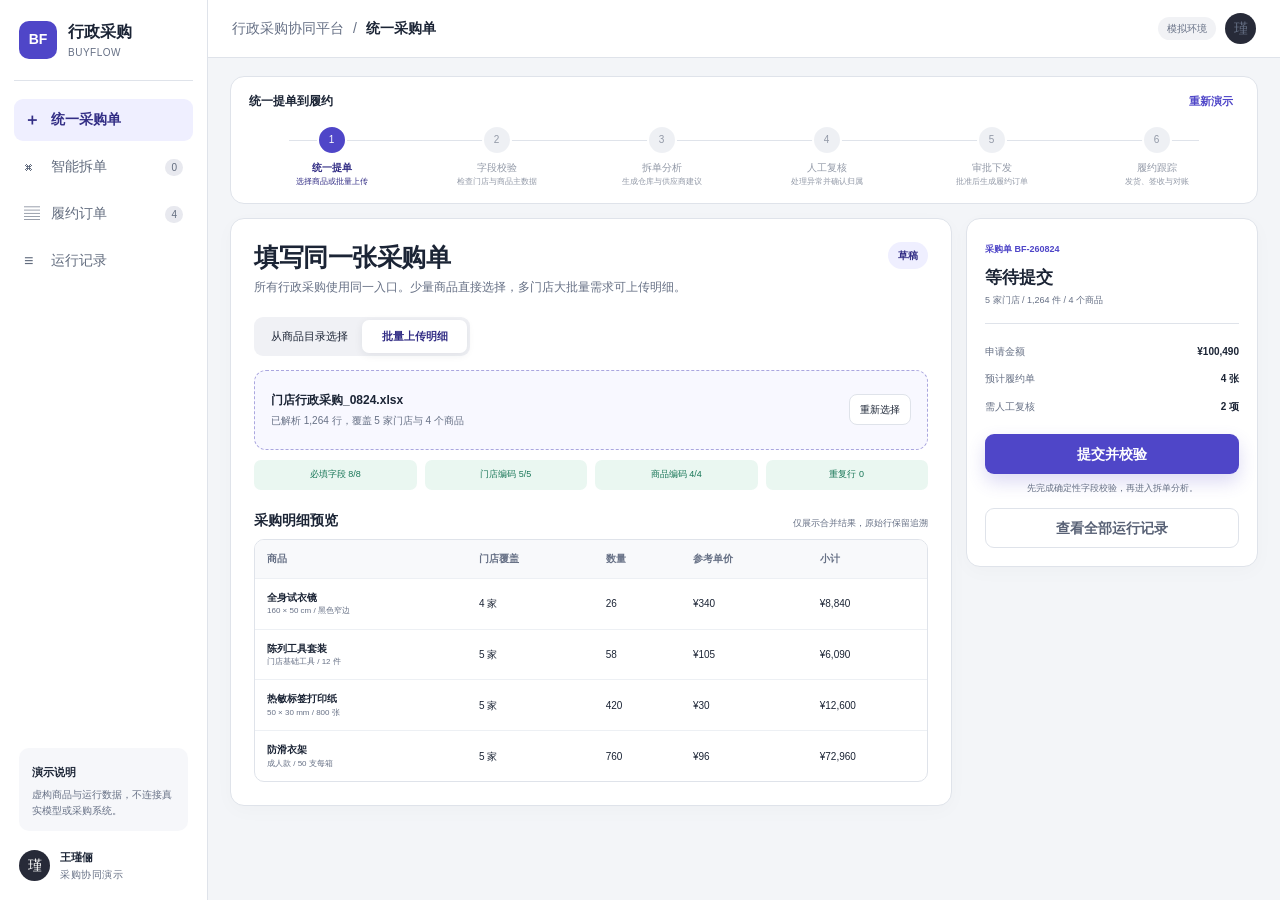
==== commit 6b4454c8: "feat: make AI procurement workflows auditable" ====
--- a/demos/buyflow-bundle.html
+++ b/demos/buyflow-bundle.html
@@ -4,58 +4,186 @@
   <meta charset="utf-8">
   <meta name="viewport" content="width=device-width,initial-scale=1">
   <title>行政采购协同平台 · Buyflow</title>
-  <link rel="stylesheet" href="buyflow-demo.css?v=21">
+  <style>:root{--accent:#4f46c8;--accent-dark:#322d85;--accent-soft:#efefff;--ink:#1b2435;--muted:#667085;--bg:#f3f5f8;--card:#fff;--line:#dfe3ea;--green:#187657;--green-soft:#eaf7f1;--amber:#9a6219;--amber-soft:#fff4dc;--red:#b5484f;--shadow:0 14px 40px rgba(34,39,58,.07)}
+*{box-sizing:border-box}html{background:var(--bg)}body{margin:0;color:var(--ink);background:var(--bg);font:14px/1.55 -apple-system,BlinkMacSystemFont,"PingFang SC","Microsoft YaHei",sans-serif}button,input,select,textarea{font:inherit;color:inherit}button{cursor:pointer}:focus-visible{outline:3px solid rgba(79,70,200,.28);outline-offset:2px}::selection{background:#dcd9ff;color:#24205f}
+.buy-shell{min-height:100vh;display:grid;grid-template-columns:208px minmax(0,1fr)}.sidebar{height:100vh;position:sticky;top:0;background:#fff;border-right:1px solid var(--line);display:flex;flex-direction:column;padding:18px 14px}.brand{display:flex;align-items:center;gap:11px;padding:2px 5px 20px;border-bottom:1px solid var(--line)}.brand>i{width:38px;height:38px;border-radius:10px;display:grid;place-items:center;background:var(--accent);color:#fff;font-style:normal;font-weight:800}.brand span,.user span{display:flex;flex-direction:column;min-width:0}.brand b{font-size:16px}.brand small,.user small{font-size:10px;color:var(--muted);letter-spacing:.05em}
+.sidebar nav{display:grid;gap:5px;padding-top:18px}.sidebar nav button{position:relative;min-height:42px;border:0;border-radius:9px;background:transparent;color:#636d7f;text-align:left;display:grid;grid-template-columns:27px 1fr auto;align-items:center;padding:0 10px}.sidebar nav button:hover{background:#f6f6fb;color:var(--ink)}.sidebar nav button.active{background:var(--accent-soft);color:var(--accent-dark);font-weight:700}.sidebar nav button i{font-style:normal;font-size:16px}.sidebar nav button em{font-style:normal;font-size:10px;background:#e8e9ef;border-radius:99px;padding:1px 6px}.sidebar-note{margin:auto 5px 18px;padding:13px;background:#f6f7fa;border-radius:10px}.sidebar-note b{font-size:11px}.sidebar-note p{margin:5px 0 0;color:var(--muted);font-size:10px}.user{display:flex;align-items:center;gap:10px;padding:0 5px}.user>i,.avatar{width:31px;height:31px;border-radius:50%;display:grid;place-items:center;background:#272a38;color:#fff;font-style:normal}.user b{font-size:11px}
+.topbar{height:58px;background:#fff;border-bottom:1px solid var(--line);display:flex;align-items:center;justify-content:space-between;padding:0 24px;position:sticky;top:0;z-index:10}.topbar>div{display:flex;align-items:center;gap:9px}.topbar span,.topbar i{color:var(--muted);font-style:normal}.demo-state{padding:4px 9px;border-radius:99px;background:#f1f2f5;font-size:10px}.page{padding:18px 22px 42px;max-width:1480px;margin:auto}
+.flow-card,.panel{background:var(--card);border:1px solid var(--line);border-radius:14px}.flow-card{padding:15px 18px}.flow-head{display:flex;justify-content:space-between;align-items:center;margin-bottom:14px}.flow-head strong{font-size:12px}.flow-head button,.text-button{border:0;background:transparent;color:var(--accent);font-weight:700;font-size:11px}.flow-track{display:grid;grid-template-columns:repeat(6,1fr);position:relative}.flow-track::before{content:"";position:absolute;left:4%;right:4%;top:15px;height:1px;background:var(--line)}.flow-step{position:relative;text-align:center;color:#9299a7}.flow-step i{position:relative;z-index:1;width:30px;height:30px;margin:auto;border-radius:50%;display:grid;place-items:center;background:#eef0f4;border:2px solid #fff;font-style:normal;font-size:10px}.flow-step span{display:block;margin-top:5px;font-size:10px}.flow-step small{display:block;font-size:8px}.flow-step.active{color:var(--accent-dark)}.flow-step.active i{background:var(--accent);color:#fff}.flow-step.active span{font-weight:700}.flow-step.done{color:var(--green)}.flow-step.done i{background:var(--green);color:#fff}
+.stage{margin-top:14px;display:grid;grid-template-columns:minmax(0,1fr) 292px;gap:14px;align-items:start}.panel{box-shadow:0 5px 20px rgba(30,36,56,.025)}.panel-main{padding:23px;min-width:0}.panel-main.wide{padding:23px}.panel-side{padding:18px;position:sticky;top:76px}.stage-title{display:flex;justify-content:space-between;align-items:flex-start;gap:20px;margin-bottom:20px}.stage-title h1{font-size:25px;line-height:1.2;margin:0 0 6px;letter-spacing:-.02em}.stage-title p{margin:0;color:var(--muted);max-width:670px;font-size:12px}.status-pill{display:inline-flex;align-items:center;border-radius:99px;background:var(--accent-soft);color:var(--accent-dark);padding:6px 10px;font-size:10px;font-weight:700;white-space:nowrap}.status-pill.green{background:var(--green-soft);color:var(--green)}.status-pill.amber{background:var(--amber-soft);color:var(--amber)}
+.mode-switch{display:inline-grid;grid-template-columns:1fr 1fr;padding:3px;background:#f0f1f5;border-radius:9px;margin-bottom:14px}.mode-switch button{border:0;background:transparent;padding:8px 14px;border-radius:7px;font-size:11px}.mode-switch button.active{background:#fff;color:var(--accent-dark);font-weight:700;box-shadow:0 2px 8px rgba(28,33,50,.08)}.upload-box,.catalog-pick{min-height:80px;border:1px dashed #aaa6df;background:#f8f8ff;border-radius:12px;padding:16px;display:flex;align-items:center;justify-content:space-between}.upload-box div{display:grid;gap:3px}.upload-box b,.catalog-pick b{font-size:12px}.upload-box span,.catalog-pick p{color:var(--muted);font-size:10px;margin:0}.upload-box button{border:1px solid var(--line);background:#fff;border-radius:8px;padding:7px 10px;font-size:10px}.validation-strip{display:grid;grid-template-columns:repeat(4,1fr);gap:8px;margin:10px 0}.validation-strip span{padding:8px 10px;border-radius:7px;background:var(--green-soft);color:var(--green);font-size:9px;text-align:center}.table-head{display:flex;align-items:end;justify-content:space-between;margin:20px 0 8px}.table-head h2{font-size:14px;margin:0}.table-head span{font-size:9px;color:var(--muted)}.table-wrap{overflow:auto;border:1px solid var(--line);border-radius:10px}table{width:100%;border-collapse:collapse;min-width:620px}th,td{text-align:left;padding:11px 12px;border-bottom:1px solid #edf0f4;font-size:10px}th{background:#f8f9fb;color:var(--muted);font-weight:600}tbody tr:last-child td{border-bottom:0}td b,td small{display:block}td small{color:var(--muted);font-size:8px}
+.side-head{padding-bottom:15px;border-bottom:1px solid var(--line)}.side-head>span{font-size:9px;color:var(--accent);font-weight:700}.side-head h3{font-size:17px;margin:6px 0 3px}.side-head p{margin:0;color:var(--muted);font-size:9px}.panel-side dl{margin:0;padding:14px 0}.panel-side dl div{display:flex;justify-content:space-between;gap:8px;padding:6px 0}.panel-side dt{color:var(--muted);font-size:10px}.panel-side dd{margin:0;font-weight:700;font-size:10px}.primary,.secondary{width:100%;min-height:40px;border-radius:9px;font-weight:700;white-space:nowrap}.primary{border:0;background:var(--accent);color:#fff;box-shadow:0 8px 18px rgba(79,70,200,.2)}.primary:hover{background:#433ab5}.primary:active,.secondary:active{transform:translateY(1px)}.secondary{border:1px solid var(--line);background:#fff;color:#596276}.action-help{text-align:center;color:var(--muted);font-size:9px;margin:8px 0 12px}
+.check-grid{display:grid;grid-template-columns:repeat(4,1fr);gap:10px}.check-grid article{padding:16px;border-top:2px solid var(--accent);background:#f8f8fb}.check-grid b{display:block;font-size:22px}.check-grid span,.check-grid small{display:block}.check-grid span{font-size:10px;font-weight:700}.check-grid small{font-size:8px;color:var(--muted)}.boundary-note{margin-top:16px;padding:16px;background:#eef3f8;border-radius:10px}.boundary-note b{font-size:11px}.boundary-note p{margin:5px 0 0;color:#5f6d7c;font-size:10px}
+.analysis-progress{display:grid;grid-template-columns:1fr .9fr;gap:16px}.analysis-steps{display:grid}.analysis-steps article{display:grid;grid-template-columns:30px 1fr;gap:11px;padding:12px 0;border-bottom:1px solid var(--line);opacity:.55}.analysis-steps article.active,.analysis-steps article.done{opacity:1}.analysis-steps i{width:28px;height:28px;border-radius:50%;display:grid;place-items:center;background:#eef0f4;font-style:normal}.analysis-steps .done i{background:var(--green-soft);color:var(--green)}.analysis-steps .active i{background:var(--accent);color:#fff}.analysis-steps b,.analysis-steps span{display:block}.analysis-steps b{font-size:11px}.analysis-steps span{color:var(--muted);font-size:9px}.live-log,.trace-block pre{margin:0;padding:16px;background:#202431;color:#cfd5e2;border-radius:10px;font:10px/1.9 ui-monospace,SFMono-Regular,monospace;white-space:pre-wrap}
+.split-summary{display:flex;align-items:center;gap:12px;padding:14px 16px;background:#f6f7fa;border-radius:10px}.split-summary div{display:grid}.split-summary b{font-size:18px}.split-summary span{font-size:9px;color:var(--muted)}.split-summary i{font-style:normal;color:#a1a7b2}.split-summary strong{margin-left:auto;color:var(--green);font-size:10px}.review-alert{display:flex;align-items:center;justify-content:space-between;margin:12px 0;padding:12px 14px;background:var(--amber-soft);border-radius:9px}.review-alert b,.review-alert span{display:block}.review-alert b{font-size:11px}.review-alert span{font-size:9px;color:#785a31}.review-alert button,.fulfillment-card button{border:1px solid #d6b778;background:#fff;border-radius:7px;padding:7px 10px;font-size:9px}.fulfillment-grid{display:grid;grid-template-columns:repeat(2,1fr);gap:11px}.fulfillment-card{border:1px solid var(--line);border-radius:11px;padding:14px;min-width:0}.fulfillment-card header{display:flex;justify-content:space-between;gap:10px}.fulfillment-card header div{display:grid}.fulfillment-card header span{font-size:8px;color:var(--muted)}.fulfillment-card header b{font-size:11px}.fulfillment-card>strong{display:inline-block;margin-top:14px;font-size:22px}.fulfillment-card>small{margin-left:8px;color:var(--muted)}.fulfillment-card p{min-height:32px;color:var(--muted);font-size:9px}.fulfillment-card footer{padding-top:10px;border-top:1px solid var(--line)}.fulfillment-card footer span,.fulfillment-card footer b{display:block}.fulfillment-card footer span{font-size:8px;color:var(--muted)}.fulfillment-card footer b{font-size:9px}.fulfillment-card button{margin-top:10px}.confidence{font-style:normal;color:var(--green);font-size:9px}.confidence.medium{color:var(--amber)}
+.approval-card{padding:18px;background:#f7f7ff;border:1px solid #dedcff;border-radius:11px}.approval-card>div b,.approval-card>div span{display:block}.approval-card>div span{color:var(--muted);font-size:9px}.approval-card dl{display:grid;grid-template-columns:repeat(4,1fr);gap:8px;margin:17px 0 0}.approval-card dl div{background:#fff;padding:10px}.approval-card dt{font-size:8px;color:var(--muted)}.approval-card dd{margin:4px 0 0;font-size:10px;font-weight:700}.order-table{border:1px solid var(--line);border-radius:10px;overflow:hidden}.order-row{display:grid;grid-template-columns:100px 1.3fr 90px 90px 110px;gap:10px;align-items:center;padding:12px;border-bottom:1px solid var(--line);font-size:10px}.order-row:last-child{border:0}.order-row.head{background:#f7f8fa;color:var(--muted);font-size:9px}.order-row em{font-style:normal;color:var(--green)}.lineage{margin-top:14px;display:flex;align-items:center;gap:8px;flex-wrap:wrap;padding:12px;background:#f7f8fa;border-radius:9px;font-size:9px}.lineage i{font-style:normal;color:var(--accent)}.complete{text-align:center;padding:34px 18px}.complete>i{width:52px;height:52px;margin:auto;border-radius:50%;display:grid;place-items:center;background:var(--green);color:#fff;font-style:normal;font-size:24px}.complete h1{font-size:24px;margin:17px 0 5px}.complete p{max-width:570px;margin:auto;color:var(--muted)}.complete>div{display:flex;justify-content:center;gap:10px;margin-top:20px}.complete>div span{padding:12px 16px;background:#f7f8fa;border-radius:9px;font-size:9px}.complete>div b{display:block;font-size:17px}
+.model-console{display:grid;grid-template-columns:1.4fr 1fr 1fr 1fr;background:#262a37;color:#fff;border-radius:11px;overflow:hidden}.model-console div{padding:14px;border-right:1px solid #3b4050}.model-console div:last-child{border:0}.model-console span,.model-console b{display:block}.model-console span{font-size:8px;color:#9fa6b6}.model-console b{font-size:10px;margin-top:4px}.run-list{margin-top:14px;display:grid;gap:7px}.run-row{width:100%;display:grid;grid-template-columns:1.4fr .8fr .8fr .7fr;gap:10px;align-items:center;border:1px solid var(--line);background:#fff;border-radius:9px;padding:12px;text-align:left}.run-row:hover{border-color:#aaa6df}.run-row div{display:grid}.run-row div span{font-size:8px;color:var(--muted)}.run-row>span,.run-row em,.run-row strong{font-size:9px;font-style:normal}.run-row em{color:var(--amber)}.run-row strong{color:var(--green)}.empty-state{text-align:center;padding:40px}.empty-state b{font-size:16px}.empty-state p{color:var(--muted)}.empty-state .primary{width:auto;padding:0 18px}
+.drawer-layer{position:fixed;inset:0;z-index:50;background:rgba(24,28,39,.5);display:none;justify-content:flex-end}.drawer-layer.open{display:flex}.run-drawer{height:100%;width:min(680px,94vw);overflow:auto;background:#fff;box-shadow:-20px 0 60px rgba(20,23,34,.18)}.run-drawer>header{position:sticky;top:0;z-index:1;display:flex;align-items:center;justify-content:space-between;padding:18px 20px;background:#fff;border-bottom:1px solid var(--line)}.run-drawer header span{font-size:8px;color:var(--accent);font-weight:700}.run-drawer header h2{margin:3px 0 0;font-size:20px}.run-drawer header button{border:0;background:#f0f1f4;width:34px;height:34px;border-radius:50%;font-size:20px}.run-drawer>#runDetail{padding:20px}.run-meta{display:grid;grid-template-columns:1fr 1fr;gap:8px}.run-meta div{padding:11px;background:#f6f7f9}.run-meta span,.run-meta b{display:block}.run-meta span{font-size:8px;color:var(--muted)}.run-meta b{font-size:10px;margin-top:3px}.trace-block{margin-top:20px}.trace-block h3{font-size:12px}.trace-block ul{padding-left:19px;color:#4f5b6c;font-size:10px}.decision-list{display:grid;grid-template-columns:1fr 1fr;gap:8px}.decision-list div{padding:11px;border:1px solid var(--line)}.decision-list b,.decision-list span{display:block}.decision-list b{font-size:10px}.decision-list span{font-size:9px;color:var(--muted);margin-top:3px}.run-stats{display:flex;flex-wrap:wrap;gap:7px}.run-stats span{padding:6px 8px;background:var(--accent-soft);color:var(--accent-dark);font-size:9px}.trace-block>p{color:var(--muted);font-size:9px}.toast{position:fixed;right:22px;bottom:22px;z-index:80;background:#252936;color:#fff;padding:11px 15px;border-radius:8px;box-shadow:var(--shadow);opacity:0;transform:translateY(12px);pointer-events:none;transition:.2s}.toast.show{opacity:1;transform:none}
+@media(max-width:1050px){.buy-shell{grid-template-columns:74px minmax(0,1fr)}.sidebar{padding-inline:9px}.brand{justify-content:center}.brand span,.sidebar nav button span,.sidebar-note,.user span{display:none}.sidebar nav button{grid-template-columns:1fr auto;text-align:center}.user{justify-content:center}.stage{grid-template-columns:minmax(0,1fr) 250px}.check-grid{grid-template-columns:1fr 1fr}.fulfillment-grid{grid-template-columns:1fr}.approval-card dl{grid-template-columns:1fr 1fr}}
+@media(max-width:780px){body{font-size:16px}.page{padding:12px}.flow-card{padding:12px 8px}.flow-track{overflow-x:auto;grid-template-columns:repeat(6,92px);padding-bottom:5px}.stage{grid-template-columns:1fr}.panel-side{position:static}.analysis-progress{grid-template-columns:1fr}.model-console{grid-template-columns:1fr 1fr}.model-console div:nth-child(2){border-right:0}.run-row{grid-template-columns:1fr 1fr}.order-row{grid-template-columns:80px 1fr 80px}.order-row>*:nth-child(4),.order-row>*:nth-child(5){display:none}.validation-strip{grid-template-columns:1fr 1fr}.stage-title{display:block}.stage-title>.status-pill,.stage-title>.text-button{margin-top:10px}.complete>div{flex-direction:column}}
+@media(max-width:560px){.buy-shell{grid-template-columns:1fr}.sidebar{display:none}.topbar{padding:0 13px}.topbar>div:first-child span,.topbar>div:first-child i,.demo-state{display:none}.flow-head{padding:0 5px}.panel-main{padding:16px}.stage-title h1{font-size:22px}.check-grid,.fulfillment-grid,.approval-card dl,.decision-list,.run-meta{grid-template-columns:1fr}.split-summary{flex-wrap:wrap}.split-summary strong{width:100%;margin-left:0}.model-console{grid-template-columns:1fr}.model-console div{border-right:0;border-bottom:1px solid #3b4050}.run-row{grid-template-columns:1fr}.upload-box{align-items:flex-start;gap:10px;flex-direction:column}.table-head{display:block}.table-head span{display:block;margin-top:4px}.flow-step small{display:none}}
+.buy-shell>main,.flow-card{min-width:0}.flow-card{overflow:hidden}
+@media(prefers-reduced-motion:reduce){*{scroll-behavior:auto!important;transition:none!important}}
+</style>
 </head>
 <body>
   <div class="buy-shell">
     <aside class="sidebar">
-      <div class="brand"><i>◇</i><span><b>行政采购</b><small>BUYFLOW · DEMO</small></span></div>
+      <div class="brand"><i>BF</i><span><b>行政采购</b><small>BUYFLOW</small></span></div>
       <nav aria-label="演示导航">
-        <button data-nav="workspace"><i>⌂</i><span>工作台</span></button>
-        <button data-nav="draft" class="active"><i>＋</i><span>发起采购</span></button>
-        <button data-nav="order"><i>▤</i><span>采购单</span><em id="orderBadge">1</em></button>
-        <button data-nav="supplier"><i>◇</i><span>供应商协同</span></button>
+        <button data-nav="draft" class="active" aria-label="统一采购单"><i>＋</i><span>统一采购单</span></button>
+        <button data-nav="analysis" aria-label="智能拆单"><i>⌘</i><span>智能拆单</span><em id="analysisBadge">0</em></button>
+        <button data-nav="orders" aria-label="履约订单"><i>▤</i><span>履约订单</span><em>4</em></button>
+        <button data-nav="logs" aria-label="运行记录"><i>≡</i><span>运行记录</span></button>
       </nav>
-      <div class="sidebar-note"><span>DEMO MODE</span><p>虚构数据 · 可完整操作</p></div>
-      <div class="user"><i>瑾</i><span><b>王瑾俪</b><small>产品演示</small></span></div>
+      <div class="sidebar-note"><b>演示说明</b><p>虚构商品与运行数据，不连接真实模型或采购系统。</p></div>
+      <div class="user"><i>瑾</i><span><b>王瑾俪</b><small>采购协同演示</small></span></div>
     </aside>
 
     <main>
       <header class="topbar">
-        <div><span>行政采购协同平台</span><i>/</i><b id="crumb">发起采购</b></div>
-        <div class="top-actions"><span class="live"><i></i>流程演示中</span><span class="avatar">瑾</span></div>
+        <div><span>行政采购协同平台</span><i>/</i><b id="crumb">统一采购单</b></div>
+        <div class="top-actions"><span class="demo-state">模拟环境</span><span class="avatar">瑾</span></div>
       </header>
 
       <div class="page">
         <section class="flow-card" aria-label="采购流程">
-          <div class="flow-head"><div><span>PROCESS</span><strong>一张采购单如何运转</strong></div><button data-action="reset">重新演示 ↻</button></div>
+          <div class="flow-head"><strong>统一提单到履约</strong><button data-action="reset">重新演示</button></div>
           <div class="flow-track" id="flowTrack"></div>
         </section>
-
         <section class="stage" id="stageMount" aria-live="polite"></section>
       </div>
     </main>
   </div>
 
-  <div class="supplier-layer" id="supplierLayer" aria-hidden="true">
-    <div class="supplier-dialog">
-      <div class="phone">
-        <header><button data-action="close-supplier" aria-label="关闭">×</button><span>供应商订单</span><b>晨川办公用品</b><small>一次性安全链接 · 无需注册</small></header>
-        <div class="phone-body">
-          <div class="phone-status"><i>待发货</i><span>采购子单 BF-260816-A</span></div>
-          <section class="delivery-card"><span>送达门店</span><b>上海星港二期店</b><p>浦东新区星港路 88 号 B1 · 期望 08 月 21 日前送达</p></section>
-          <section class="phone-items" id="supplierItems"></section>
-          <label>物流公司<select id="carrier"><option>顺丰速运</option><option>京东物流</option><option>德邦快递</option></select></label>
-          <label>物流单号<input id="trackingNo" value="SF208160086"></label>
-          <button class="phone-primary" data-action="supplier-ship">确认发货</button>
-          <p class="phone-tip">提交后，采购方会立即收到物流状态更新。</p>
-        </div>
-      </div>
-      <div class="supplier-explain"><span>SUPPLIER SIDE</span><h2>供应商不需要学习<br>另一套复杂系统。</h2><p>一个安全链接，只呈现当前订单、收货地址与发货动作。供应商提交后，采购单状态自动回写。</p></div>
-    </div>
+  <div class="drawer-layer" id="logLayer" aria-hidden="true">
+    <section class="run-drawer" role="dialog" aria-modal="true" aria-labelledby="runDrawerTitle">
+      <header><div><span>RUN DETAIL</span><h2 id="runDrawerTitle">运行详情</h2></div><button data-action="close-log" aria-label="关闭运行详情">×</button></header>
+      <div id="runDetail"></div>
+    </section>
   </div>
 
-  <div class="toast" id="toast"></div>
-  <script src="buyflow-demo.js?v=21"></script>
+  <div class="toast" id="toast" role="status"></div>
+  <script>const $ = selector => document.querySelector(selector);
+const $$ = selector => [...document.querySelectorAll(selector)];
+
+const flowSteps = [
+  ['统一提单', '选择商品或批量上传'],
+  ['字段校验', '检查门店与商品主数据'],
+  ['拆单分析', '生成仓库与供应商建议'],
+  ['人工复核', '处理异常并确认归属'],
+  ['审批下发', '批准后生成履约订单'],
+  ['履约跟踪', '发货、签收与对账']
+];
+
+const catalog = [
+  { id:'mirror', name:'全身试衣镜', spec:'160 × 50 cm / 黑色窄边', price:340, qty:26, stores:4 },
+  { id:'tools', name:'陈列工具套装', spec:'门店基础工具 / 12 件', price:105, qty:58, stores:5 },
+  { id:'paper', name:'热敏标签打印纸', spec:'50 × 30 mm / 800 张', price:30, qty:420, stores:5 },
+  { id:'hanger', name:'防滑衣架', spec:'成人款 / 50 支每箱', price:96, qty:760, stores:5 }
+];
+
+const runs = [];
+let state = 'draft';
+let inputMode = 'upload';
+let activeRun = null;
+let toastTimer;
+const stateIndex = { draft:0, validated:1, analyzing:2, review:3, approval:4, orders:5, completed:5, logs:2 };
+
+function money(n){ return '¥' + n.toLocaleString('zh-CN'); }
+function totalAmount(){ return catalog.reduce((s,x)=>s+x.qty*x.price,0); }
+function now(){ return new Date().toLocaleTimeString('zh-CN',{hour:'2-digit',minute:'2-digit',second:'2-digit'}); }
+function showToast(text){ const el=$('#toast'); el.textContent=text; el.classList.add('show'); clearTimeout(toastTimer); toastTimer=setTimeout(()=>el.classList.remove('show'),2200); }
+
+function renderFlow(){
+  const active=stateIndex[state];
+  $('#flowTrack').innerHTML=flowSteps.map((step,i)=>`<div class="flow-step ${i<active?'done':i===active?'active':''}"><i>${i<active?'✓':i+1}</i><span>${step[0]}</span><small>${step[1]}</small></div>`).join('');
+}
+
+function summarySide(title,action,label,help){
+  return `<aside class="panel panel-side"><div class="side-head"><span>采购单 BF-260824</span><h3>${title}</h3><p>5 家门店 / 1,264 件 / 4 个商品</p></div><dl><div><dt>申请金额</dt><dd>${money(totalAmount())}</dd></div><div><dt>预计履约单</dt><dd>${activeRun?activeRun.orders:4} 张</dd></div><div><dt>需人工复核</dt><dd>${activeRun?activeRun.exceptions:2} 项</dd></div></dl><button class="primary" data-action="${action}">${label}</button><p class="action-help">${help}</p><button class="secondary" data-nav="logs">查看全部运行记录</button></aside>`;
+}
+
+function renderDraft(){
+  const rows=catalog.map(x=>`<tr><td><b>${x.name}</b><small>${x.spec}</small></td><td>${x.stores} 家</td><td>${x.qty.toLocaleString('zh-CN')}</td><td>${money(x.price)}</td><td>${money(x.qty*x.price)}</td></tr>`).join('');
+  return `<section class="panel panel-main"><div class="stage-title"><div><h1>填写同一张采购单</h1><p>所有行政采购使用同一入口。少量商品直接选择，多门店大批量需求可上传明细。</p></div><span class="status-pill">草稿</span></div><div class="mode-switch"><button data-mode="catalog" class="${inputMode==='catalog'?'active':''}">从商品目录选择</button><button data-mode="upload" class="${inputMode==='upload'?'active':''}">批量上传明细</button></div>${inputMode==='upload'?`<div class="upload-box"><div><b>门店行政采购_0824.xlsx</b><span>已解析 1,264 行，覆盖 5 家门店与 4 个商品</span></div><button data-action="replace-file">重新选择</button></div><div class="validation-strip"><span>必填字段 8/8</span><span>门店编码 5/5</span><span>商品编码 4/4</span><span>重复行 0</span></div>`:`<div class="catalog-pick"><b>商品目录</b><p>演示已选择 4 个商品，可继续调整数量。</p></div>`}<div class="table-head"><h2>采购明细预览</h2><span>仅展示合并结果，原始行保留追溯</span></div><div class="table-wrap"><table><thead><tr><th>商品</th><th>门店覆盖</th><th>数量</th><th>参考单价</th><th>小计</th></tr></thead><tbody>${rows}</tbody></table></div></section>${summarySide('等待提交','validate','提交并校验','先完成确定性字段校验，再进入拆单分析。')}`;
+}
+
+function createRun(){
+  const id='RUN-260824-'+String(runs.length+1).padStart(3,'0');
+  const run={id,time:now(),status:'运行中',model:'ModelVerse / 通用推理模型',prompt:'PROC-SPLIT v1.4',workflow:'WF-PROC-06',orders:4,exceptions:2,confidence:'中',duration:'8.6s',tokens:'6,842',cost:'¥0.18'};
+  runs.unshift(run); activeRun=run; $('#analysisBadge').textContent=runs.length;
+}
+
+function renderValidated(){
+  return `<section class="panel panel-main"><div class="stage-title"><div><h1>字段校验通过</h1><p>采购明细已冻结为输入快照。仓库库存、供应商目录和门店地址已完成关联。</p></div><span class="status-pill green">可分析</span></div><div class="check-grid"><article><b>1,264</b><span>有效明细行</span><small>空值 0 / 重复 0</small></article><article><b>5</b><span>有效门店</span><small>地址与编码完整</small></article><article><b>4</b><span>商品主数据</span><small>均可关联履约来源</small></article><article><b>2</b><span>需语义判断</span><small>存在混合履约可能</small></article></div><div class="boundary-note"><b>进入 AI 前的数据边界</b><p>模型只接收脱敏后的商品描述、需求数量与候选履约来源。金额计算、库存扣减和审批权限由系统规则执行。</p></div></section>${summarySide('可以开始分析','run-ai','运行智能拆单','运行会生成新的记录，结果不会自动下发。')}`;
+}
+
+function renderAnalyzing(){
+  return `<section class="panel panel-main"><div class="stage-title"><div><h1>正在生成拆单建议</h1><p>${activeRun.id} 正在处理冻结后的采购快照。</p></div><span class="status-pill amber">运行中</span></div><div class="analysis-progress"><div class="analysis-steps"><article class="done"><i>✓</i><div><b>载入受控上下文</b><span>仓库库存、供应商商品目录、门店需求</span></div></article><article class="done"><i>✓</i><div><b>规则先行校验</b><span>锁定可用库存与禁止采购项</span></div></article><article class="active"><i>3</i><div><b>模型生成归类建议</b><span>识别同品多源与跨门店合并机会</span></div></article><article><i>4</i><div><b>输出结构校验</b><span>金额、数量与原申请必须守恒</span></div></article></div><pre class="live-log">[${activeRun.time}] 输入快照已锁定\n[规则] 仓库可发 732 件，供应商候选 2 家\n[模型] 正在归类 2 个混合履约商品\n[等待] 输出结构与总量校验</pre></div></section>${summarySide('分析运行中','noop','正在分析','此演示会在短暂延迟后生成结果。')}`;
+}
+
+function fulfillmentCards(){
+  const cards=[['中心仓发货','WH-01','732 件','5 家门店','标签纸 420 件 / 衣架 300 件 / 试衣镜 12 件','高','库存快照与门店需求均完整'],['晨川办公用品','PO-A','312 件','5 家门店','工具套装 58 件 / 衣架 254 件','高','目录匹配且交期满足'],['远桥商业物资','PO-B','208 件','4 家门店','衣架 206 件 / 试衣镜 2 件','中','试衣镜需确认包装与配送限制'],['远桥商业物资','PO-C','12 件','2 家门店','试衣镜 12 件','中','跨区直送节省中转，但运费待确认']];
+  return `<div class="fulfillment-grid">${cards.map((x,i)=>`<article class="fulfillment-card"><header><div><span>${x[1]}</span><b>${x[0]}</b></div><em class="confidence ${x[5]==='中'?'medium':''}">${x[5]}置信</em></header><strong>${x[2]}</strong><small>${x[3]}</small><p>${x[4]}</p><footer><span>判断依据</span><b>${x[6]}</b></footer>${i>1?`<button data-action="mark-reviewed" data-card="${i}">标记已复核</button>`:''}</article>`).join('')}</div>`;
+}
+
+function renderReview(){
+  return `<section class="panel panel-main wide"><div class="stage-title"><div><h1>复核拆单建议</h1><p>AI 建议与最终决定分别留存。先处理异常，再提交下发审批。</p></div><button class="text-button" data-action="open-log" data-run="${activeRun.id}">查看 ${activeRun.id} 运行依据</button></div><div class="split-summary"><div><b>1,264</b><span>原始需求</span></div><i>=</i><div><b>732</b><span>仓库发货</span></div><i>+</i><div><b>532</b><span>供应商采购</span></div><strong>数量守恒 ✓</strong></div><div class="review-alert"><div><b>2 项需要人工确认</b><span>涉及跨区运费与易碎品配送，不会自动下发。</span></div><button data-action="review-all">逐项确认</button></div>${fulfillmentCards()}</section>${summarySide('等待人工复核','submit-approval','提交下发审批','确认后保留 AI 原建议和人工最终版本。')}`;
+}
+
+function renderApproval(){
+  return `<section class="panel panel-main"><div class="stage-title"><div><h1>等待下发审批</h1><p>审批人看到原始申请、拆单建议、人工调整和异常处理记录。</p></div><span class="status-pill amber">待审批</span></div><div class="approval-card"><div><b>采购执行单 BF-260824</b><span>仓库发货 1 张 / 供应商采购 3 张</span></div><dl><div><dt>原需求数量</dt><dd>1,264 件</dd></div><div><dt>最终拆单数量</dt><dd>1,264 件</dd></div><div><dt>人工调整</dt><dd>2 项已复核</dd></div><div><dt>外部动作</dt><dd>审批通过后生成订单</dd></div></dl></div></section>${summarySide('等待审批','approve','模拟审批通过','批准后才生成仓库任务和供应商订单。')}`;
+}
+
+function renderOrders(){
+  return `<section class="panel panel-main wide"><div class="stage-title"><div><h1>履约订单已生成</h1><p>仓库与供应商只处理各自订单，门店仍可从原采购单追踪全部到货。</p></div><span class="status-pill green">已下发</span></div><div class="order-table"><div class="order-row head"><span>履约单</span><span>来源</span><span>数量</span><span>覆盖门店</span><span>状态</span></div>${[['WH-01','中心仓','732','5','拣货中'],['PO-A','晨川办公用品','312','5','已接单'],['PO-B','远桥商业物资','208','4','待接单'],['PO-C','远桥商业物资','12','2','待确认运费']].map(x=>`<div class="order-row"><b>${x[0]}</b><span>${x[1]}</span><span>${x[2]} 件</span><span>${x[3]} 家</span><em>${x[4]}</em></div>`).join('')}</div><div class="lineage"><b>追溯关系</b><span>原采购单 BF-260824</span><i>→</i><span>分析运行 ${activeRun.id}</span><i>→</i><span>人工复核版本 V2</span><i>→</i><span>4 张履约单</span></div></section>${summarySide('订单已下发','complete','模拟完成履约','后续物流、签收与对账继续回写原采购单。')}`;
+}
+
+function renderCompleted(){
+  return `<section class="panel panel-main"><div class="complete"><i>✓</i><h1>采购履约闭环</h1><p>5 家门店的需求已完成拆单、审批、发货与签收。AI 建议、人工修改和最终订单均可追溯。</p><div><span><b>1,264</b>件已签收</span><span><b>4</b>张履约单</span><span><b>0</b>数量差异</span></div></div></section>${summarySide('演示完成','reset','重新走一遍','所有内容均为虚构演示数据。')}`;
+}
+
+function runDetail(run){
+  return `<div class="run-meta"><div><span>运行编号</span><b>${run.id}</b></div><div><span>模型</span><b>${run.model}</b></div><div><span>Prompt / Workflow</span><b>${run.prompt} / ${run.workflow}</b></div><div><span>状态</span><b>${run.status}</b></div></div><section class="trace-block"><h3>输入与来源</h3><ul><li>采购快照 BF-260824-V1：1,264 行，5 家门店，4 个商品</li><li>中心仓库存快照：2026-08-24 16:40</li><li>供应商商品目录：SUP-CAT-20260823</li><li>门店地址与配送限制：STORE-MASTER-V7</li></ul></section><section class="trace-block"><h3>判断变量与采用规则</h3><div class="decision-list"><div><b>仓库库存优先</b><span>可用库存满足且配送时效合格时，先生成仓库任务。</span></div><div><b>供应商归类</b><span>按商品目录匹配、区域覆盖、交期和最小起订量形成候选。</span></div><div><b>混合履约</b><span>单一来源不足时拆分数量，原需求总量必须守恒。</span></div><div><b>人工升级</b><span>运费未知、易碎配送或来源冲突时进入人工复核。</span></div></div></section><section class="trace-block"><h3>结构化输出</h3><pre>仓库发货 732 件\n供应商采购 532 件\n生成履约建议 4 张\n异常 2 项\n总量校验 1264 = 732 + 532，通过</pre></section><section class="trace-block"><h3>运行与治理</h3><div class="run-stats"><span>总体置信：${run.confidence}</span><span>耗时：${run.duration}</span><span>Token：${run.tokens}</span><span>模拟成本：${run.cost}</span></div><p>置信等级依据数据完整性、来源一致性、规则确定性与模型输出稳定性综合判断。所有外部下发均需人工审批。</p></section>`;
+}
+
+function renderLogs(){
+  const list=runs.length?runs.map(r=>`<button class="run-row" data-action="open-log" data-run="${r.id}"><div><b>${r.id}</b><span>${r.time} / ${r.prompt}</span></div><span>${r.orders} 张建议单</span><em>${r.exceptions} 项复核</em><strong>${r.status}</strong></button>`).join(''):`<div class="empty-state"><b>还没有运行记录</b><p>提交采购单并运行智能拆单后，每次分析都会在这里单独留档。</p><button class="primary" data-nav="draft">去填写采购单</button></div>`;
+  return `<section class="panel panel-main wide"><div class="stage-title"><div><h1>分析运行记录</h1><p>按运行编号追溯输入快照、模型与 Prompt 版本、判断依据、异常和最终处置。</p></div><span class="status-pill">${runs.length} 次运行</span></div><div class="model-console"><div><span>当前模型</span><b>ModelVerse / 通用推理模型</b></div><div><span>Prompt 版本</span><b>PROC-SPLIT v1.4</b></div><div><span>低置信处理</span><b>强制人工复核</b></div><div><span>执行权限</span><b>仅建议，不可自动下发</b></div></div><div class="run-list">${list}</div></section>`;
+}
+
+function render(){
+  renderFlow();
+  const map={draft:renderDraft,validated:renderValidated,analyzing:renderAnalyzing,review:renderReview,approval:renderApproval,orders:renderOrders,completed:renderCompleted,logs:renderLogs};
+  $('#stageMount').innerHTML=(map[state]||renderDraft)();
+  const labels={draft:'统一采购单',validated:'字段校验',analyzing:'拆单分析',review:'人工复核',approval:'审批下发',orders:'履约订单',completed:'履约完成',logs:'运行记录'};
+  $('#crumb').textContent=labels[state];
+  $$('[data-nav]').forEach(b=>{const n=b.dataset.nav;b.classList.toggle('active',n==='draft'&&state==='draft'||n==='analysis'&&['validated','analyzing','review','approval'].includes(state)||n==='orders'&&['orders','completed'].includes(state)||n==='logs'&&state==='logs')});
+}
+
+function reset(){ state='draft'; inputMode='upload'; activeRun=null; runs.length=0; $('#analysisBadge').textContent='0'; render(); showToast('演示已重置'); }
+
+document.addEventListener('click',event=>{
+  const mode=event.target.closest('[data-mode]'); if(mode){ inputMode=mode.dataset.mode; render(); return; }
+  const nav=event.target.closest('[data-nav]'); if(nav){ const n=nav.dataset.nav; if(n==='draft')state='draft'; else if(n==='analysis')state=activeRun?'review':'validated'; else if(n==='orders')state=activeRun?'orders':'draft'; else if(n==='logs')state='logs'; render(); return; }
+  const button=event.target.closest('[data-action]'); if(!button)return;
+  const action=button.dataset.action;
+  if(action==='validate'){state='validated';showToast('1,264 行明细校验通过');render()}
+  else if(action==='run-ai'){createRun();state='analyzing';render();setTimeout(()=>{if(!activeRun)return;activeRun.status='待复核';if(state==='analyzing'){state='review';render();showToast('拆单建议已生成，2 项需复核')}},1200)}
+  else if(action==='review-all'||action==='mark-reviewed'){showToast('异常已标记为人工复核');button.textContent='已复核 ✓';button.disabled=true}
+  else if(action==='submit-approval'){state='approval';showToast('最终拆单已提交审批');render()}
+  else if(action==='approve'){activeRun.status='已批准';state='orders';showToast('审批通过，4 张履约单已生成');render()}
+  else if(action==='complete'){state='completed';render()}
+  else if(action==='reset'){reset()}
+  else if(action==='replace-file'){showToast('演示版保留当前模拟文件')}
+  else if(action==='open-log'){const run=runs.find(r=>r.id===button.dataset.run)||activeRun;if(!run)return;$('#runDetail').innerHTML=runDetail(run);$('#logLayer').classList.add('open');$('#logLayer').setAttribute('aria-hidden','false')}
+  else if(action==='close-log'){closeLog()}
+});
+
+function closeLog(){ $('#logLayer').classList.remove('open'); $('#logLayer').setAttribute('aria-hidden','true'); }
+document.addEventListener('keydown',e=>{if(e.key==='Escape')closeLog()});
+render();
+</script>
 </body>
 </html>
